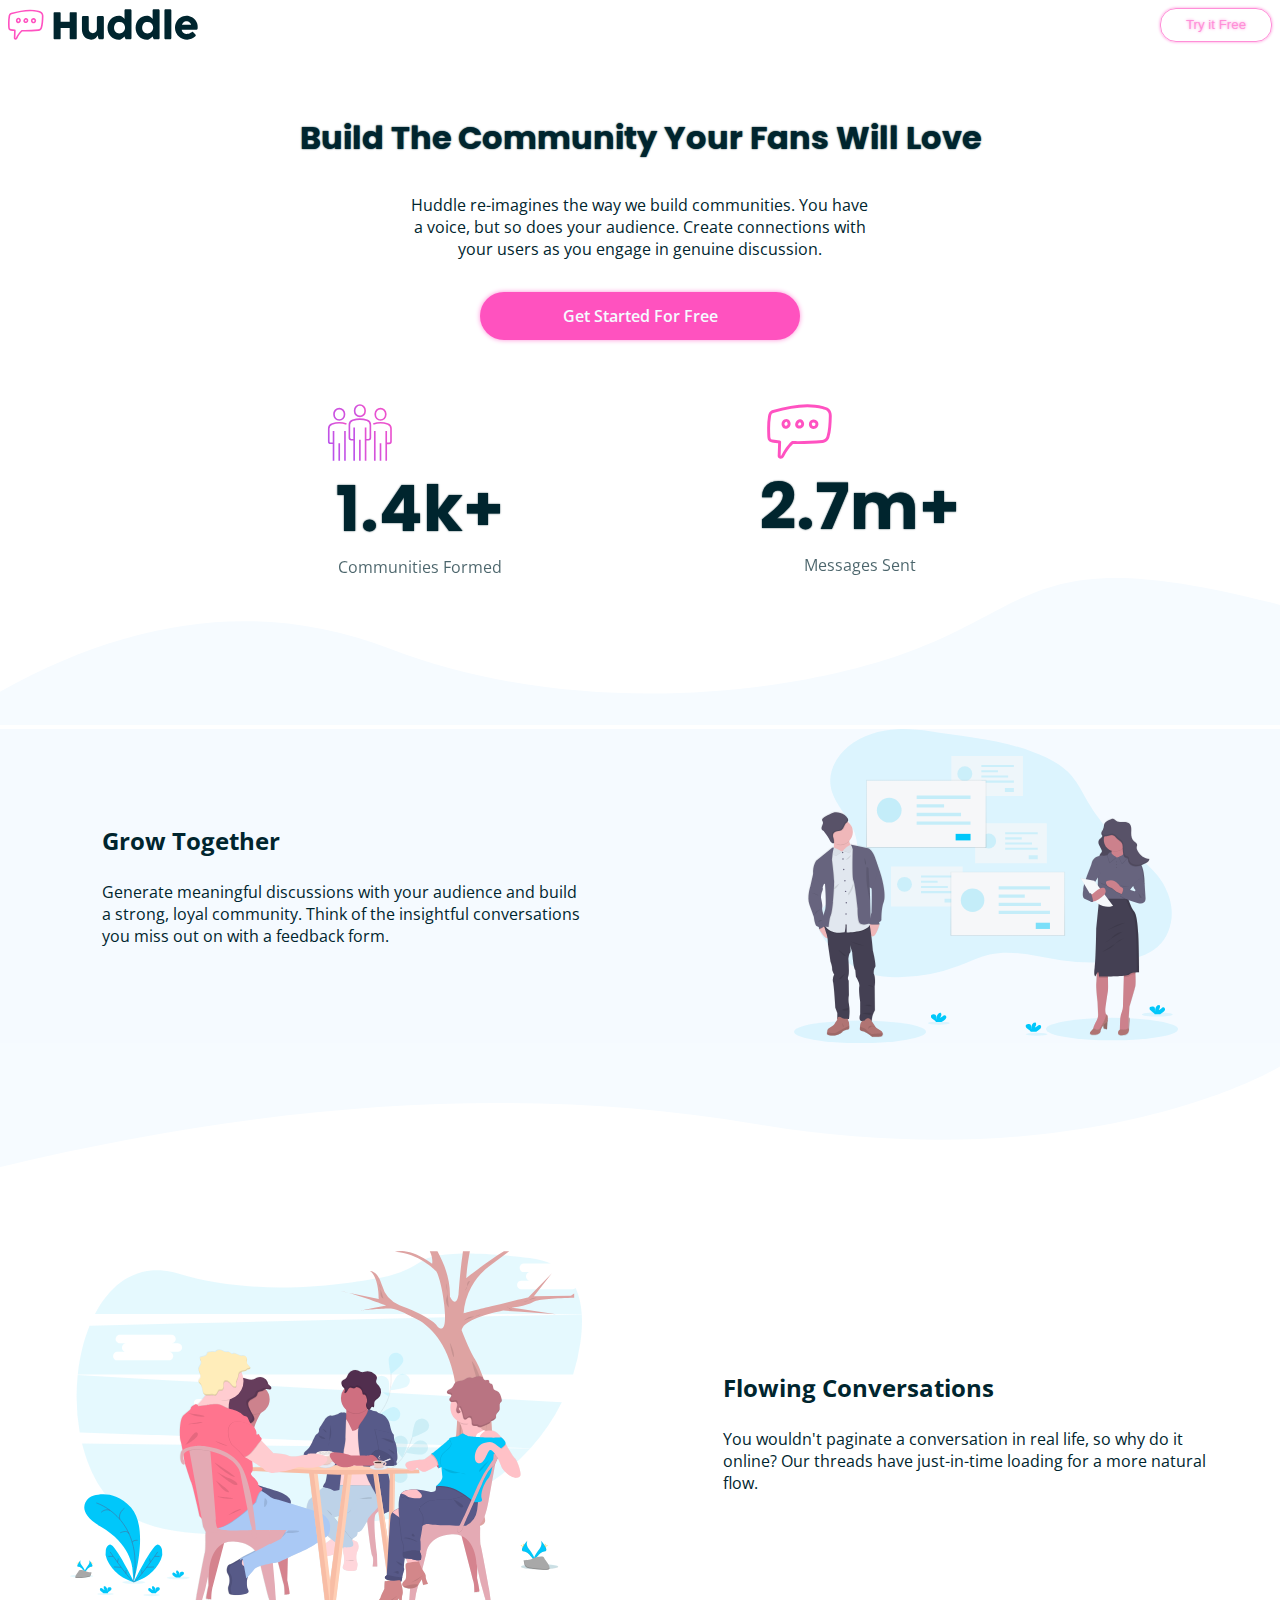
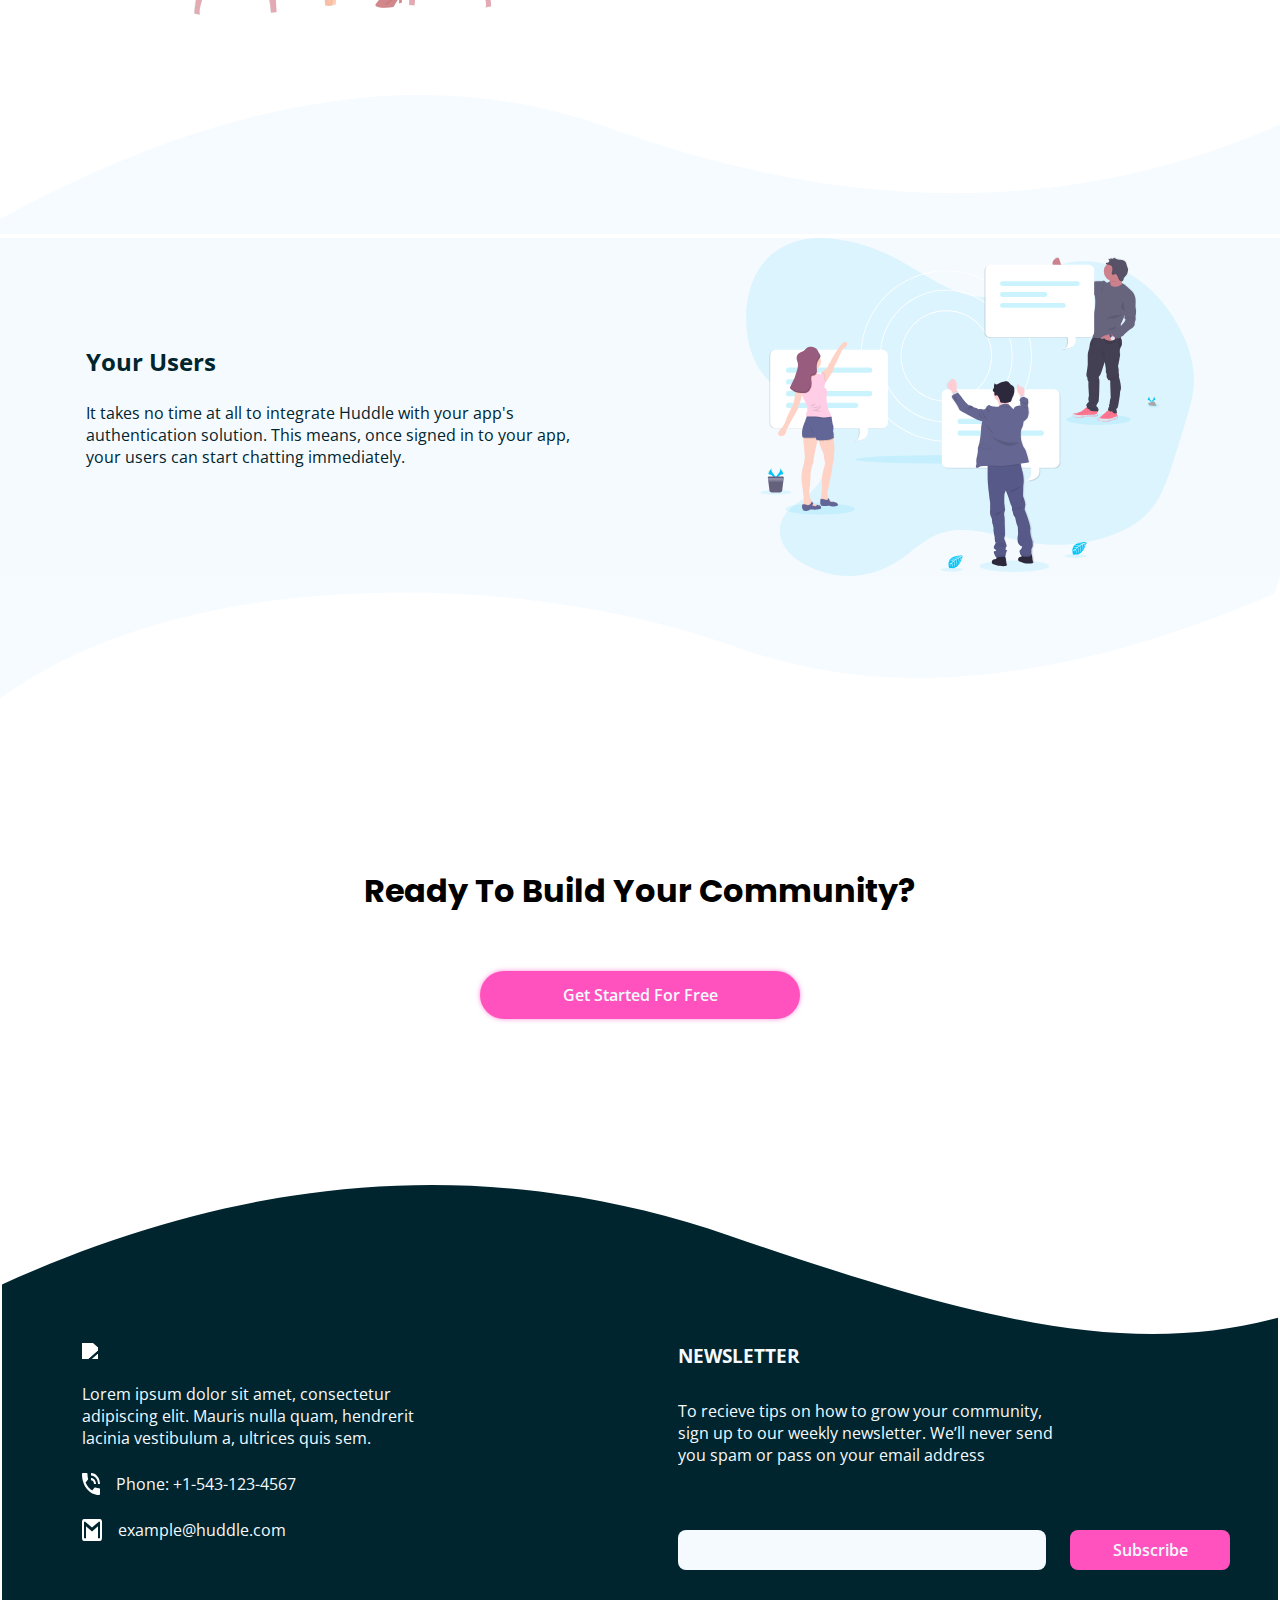
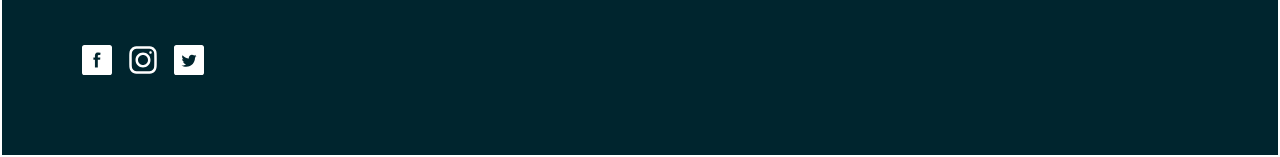
==== 01-huddle-landing-page-curved/index.html @ d9a13615 "frontend excersises projects" ====
<!DOCTYPE html>
<html lang="en">
<head>
  <meta charset="UTF-8">
  <meta name="viewport" content="width=device-width, initial-scale=1.0">
  <link rel="stylesheet" href="./styles/css/main.css">
  <title>Huddle</title>
</head>
<body>
  <header class="header wrapper">
    <img class="header__logo" src="./images/logo.svg" alt="logo huddle">
    <button class="header__button">Try it Free</button>
  </header>
  <main>
    <section class="hero">
      <h1 class="hero__tittle">
        Build The Community Your Fans Will Love
      </h1>
      <p class="hero__paragraph">Huddle re-imagines the way we build communities. You have a voice, but so does 
        your audience. Create connections with your users as you engage in genuine discussion. 
      </p>
      <button class="hero__button">
        Get Started For Free
      </button>
    </section>
    <section class="metrics">
      <img class="metrics__image" src="/images/screen-mockups.svg" alt=""/>
      <article class="metrics__items">
        <div class="metrics__comunity">
          <img class="metrics__comunity-image" src="./images/icon-communities.svg" alt="">
          <h2 class="metrics__comunity-tittle">1.4k+</h2>
          <span class="metrics__comunity-paragraph">Communities Formed</span>
        </div>
        <div class="metrics__comunity">
          <img class="metrics__comunity-image" src="./images/icon-messages.svg" alt="">
          <h2 class="metrics__comunity-tittle">2.7m+</h2>
          <span class="metrics__comunity-paragraph">Messages Sent</span>
        </div>
      </article>
    </section>
    <section class="features">
      <article class="features__grow">
        <img  class="features__grow-bg-t" src="./images/bg-section-top-desktop-1.svg" alt="">
        <div class="features__grow-container">
          <div class="features__grow-text">
            <h2>Grow Together</h2>
            <p>
              Generate meaningful discussions with your audience and build a strong, loyal community. 
              Think of the insightful conversations you miss out on with a feedback form. 
            </p>
          </div>
          <img class="features__grow-image" src="./images/illustration-grow-together.svg" alt=""/>
        </div>
        <img class="features__grow-bg-b" src="./images/bg-section-bottom-desktop-1.svg" alt="">
      </article>
      <article class="features__conversations">
        <div class="features__conversations-container">
          <img class="features__conversations-image" src="./images/illustration-flowing-conversation.svg" alt="">
          <div class="features__conversations-text">
            <h2>Flowing Conversations</h2>
            <p>
              You wouldn't paginate a conversation in real life, so why do it online? Our threads have 
              just-in-time loading for a more natural flow.
            </p>
          </div>
        </div>
      </article>
      <article class="features__users">
        <img  class="features__users-bg-t" src="./images/bg-section-top-desktop-2.svg" alt="">
        <div class="features__users-container">
          <div class="features__users-text">
            <h2>Your Users</h2>
            <p>
              It takes no time at all to integrate Huddle with your app's authentication solution. This means, 
              once signed in to your app, your users can start chatting immediately.
            </p>
          </div>
          <img class="features__users-image" src="./images/illustration-your-users.svg" alt="">
        </div>
        <img class="features__users-bg-b" src="./images/bg-section-bottom-desktop-2.svg" alt="">
      </article>
    </section>
    <seccion class="subscribe">
      <h2 class="subscribe__text">Ready To Build Your Community?</h2>
      <button class="subscribe__button">Get Started For Free</button>
    </seccion>
  </main>
  <footer class="footer">
    <div class="footer__container">
      <div class="footer__info">
        
          <image class="footer__info-logo" src="/images/logo.svg"/>
        
        <p>
          Lorem ipsum dolor sit amet, consectetur adipiscing elit. Mauris nulla quam, hendrerit lacinia 
          vestibulum a, ultrices quis sem.
        </p>
        <div class="footer__info-phone">
          <img src="./images/icon-phone.svg" alt="">
          <span>Phone: +1-543-123-4567</span>
        </div>
        <div class="footer__info-mail">
          <img src="./images/icon-email.svg" alt="">
          <span>example@huddle.com</span>
        </div>
        <div class="footer__info-social-media">
          <img class="footer__info-social-media-fb" src="./images/icon-facebook.svg" alt="">
          <img class="footer__info-social-media-ig" src="./images/icon-instagram.svg" alt="">
          <img class="footer__info-social-media-tw" src="./images/icon-twitter.svg" alt="">
        </div>
      </div>
      <div class="footer__subscribe">
        <h3 class="footer__subscribe-tittle">Newsletter</h3>
        <p class="footer__subscribe-paragraph">
          To recieve tips on how to grow your community, sign up to our weekly newsletter. We’ll never 
          send you spam or pass on your email address
        </p>
        <form class="footer__subscribe-inputs">
          <input class="footer__subscribe-inputs-text" type="email" placeholder="">
          <button class="footer__subscribe-inputs-button">Subscribe</button>
        </form>
      </div>
    </div>
  </footer>
</body>
</html>
---- 01-huddle-landing-page-curved/styles/css/main.css ----
@import url("https://fonts.googleapis.com/css2?family=Poppins:wght@700&display=swap");
@import url("https://fonts.googleapis.com/css2?family=Open+Sans:wght@400;600;700&display=swap");
* {
  box-sizing: border-box;
  margin: 0;
  padding: 0;
}

html {
  font-size: 16px;
}

.header {
  display: flex;
  justify-content: space-between;
  align-items: center;
  margin: 0.5rem;
}
.header__logo {
  width: 15%;
  cursor: pointer;
}
.header__button {
  border: 0.01rem solid hsl(321, 100%, 78%);
  box-shadow: 0 0 3px hsl(321, 100%, 78%);
  border-radius: 1rem;
  width: 7rem;
  height: 2.1rem;
  color: hsl(321, 100%, 78%);
  background: none;
  font-weight: 400;
  text-shadow: 0 0 3px hsl(321, 100%, 78%);
}
.header__button:hover {
  cursor: pointer;
}

.hero {
  display: flex;
  flex-direction: column;
  align-items: center;
  padding: 4rem;
  text-align: center;
}
.hero__tittle {
  font-family: "Poppins", sans-serif;
  font-weight: 700;
  font-size: 2rem;
  color: hsl(192, 100%, 9%);
  text-shadow: 0 0 0.1rem hsl(192, 100%, 9%);
}
.hero__paragraph {
  font-family: "Open Sans", sans-serif;
  font-weight: 400;
  font-size: 1rem;
  color: hsl(192, 100%, 9%);
  margin: 0 auto;
  margin-top: 2rem;
  width: 40%;
}
.hero__button {
  font-family: "Open Sans", sans-serif;
  font-weight: 600;
  font-size: 1rem;
  background-color: hsl(322, 100%, 66%);
  width: 20rem;
  height: 3rem;
  margin-top: 2rem;
  border-radius: 2rem;
  border: none;
  color: hsl(207, 100%, 98%);
  box-shadow: 0 0 0.3rem hsl(321, 100%, 78%);
  cursor: pointer;
}

.metrics {
  display: flex;
  flex-direction: column;
  align-items: center;
}
.metrics__image {
  max-width: 100%;
  max-width: 60%;
}
.metrics__items {
  display: flex;
  width: min(100% - 25rem, 1440px);
}
.metrics__comunity {
  display: flex;
  flex-direction: column;
  align-items: center;
  width: min(100% - 3rem, 1440px);
  margin: 0 auto;
}
.metrics__comunity-image {
  width: 15%;
  margin-left: -7.5rem;
}
.metrics__comunity-tittle {
  font-family: "Poppins", sans-serif;
  font-weight: 700;
  font-size: 4rem;
  color: hsl(192, 100%, 9%);
  text-shadow: 0 0 0.1rem hsl(192, 100%, 9%);
}
.metrics__comunity-paragraph {
  font-family: "Open Sans", sans-serif;
  font-size: 1rem;
  color: hsl(192, 100%, 9%);
  opacity: 70%;
}

.features__grow-bg-t {
  max-width: 100%;
}
.features__grow-bg-b {
  max-width: 100%;
}
.features__grow-container {
  width: 100%;
  display: flex;
  align-items: center;
  background-color: hsl(207, 100%, 98%);
}
.features__grow-text {
  font-family: "Open Sans", sans-serif;
  max-width: 38%;
  display: flex;
  flex-direction: column;
  gap: 1.5rem;
  margin: 0 auto;
  color: hsl(192, 100%, 9%);
}
.features__grow-image {
  width: 30%;
  margin: 0 auto;
}
.features__conversations {
  margin: 5rem 0;
}
.features__conversations-container {
  width: 100%;
  display: flex;
  align-items: center;
}
.features__conversations-text {
  font-family: "Open Sans", sans-serif;
  max-width: 38%;
  display: flex;
  flex-direction: column;
  gap: 1.5rem;
  margin: 0 auto;
  color: hsl(192, 100%, 9%);
}
.features__conversations-image {
  width: 40%;
  margin: 0 auto;
}
.features__users-bg-t {
  max-width: 100%;
}
.features__users-bg-b {
  max-width: 100%;
}
.features__users-container {
  width: 100%;
  display: flex;
  align-items: center;
  background-color: hsl(207, 100%, 98%);
}
.features__users-text {
  font-family: "Open Sans", sans-serif;
  max-width: 38%;
  display: flex;
  flex-direction: column;
  gap: 1.5rem;
  margin: 0 auto;
  color: hsl(192, 100%, 9%);
}
.features__users-image {
  width: 35%;
  margin: 0 auto;
}

.subscribe {
  max-width: 100%;
  width: 100%;
  height: 30rem;
  display: flex;
  flex-direction: column;
  align-items: center;
  justify-content: center;
  gap: 1.5rem;
}
.subscribe__text {
  font-family: "Poppins", sans-serif;
  font-size: 2rem;
}
.subscribe__button {
  font-family: "Open Sans", sans-serif;
  font-weight: 600;
  font-size: 1rem;
  background-color: hsl(322, 100%, 66%);
  width: 20rem;
  height: 3rem;
  margin-top: 2rem;
  border-radius: 2rem;
  border: none;
  color: hsl(207, 100%, 98%);
  box-shadow: 0 0 0.3rem hsl(321, 100%, 78%);
  cursor: pointer;
}

.footer {
  border: 2px solid white;
  background-image: url(../../images/bg-footer-top-desktop.svg);
  max-width: 100%;
  width: 100%;
  height: auto;
  background-repeat: no-repeat;
  font-family: "Open Sans", sans-serif;
  color: hsl(207, 100%, 98%);
}
.footer__container {
  margin-top: 9.88rem;
  background-color: hsl(192, 100%, 9%);
  display: flex;
  justify-content: space-between;
  gap: 15rem;
  padding-bottom: 5rem;
}
.footer__info {
  display: flex;
  flex-direction: column;
  gap: 1.5rem;
  margin-left: 5rem;
}
.footer__info-logo {
  filter: brightness(0) saturate(100%) invert(100%) sepia(0%) saturate(7500%) hue-rotate(118deg) brightness(94%) contrast(114%);
  width: 50%;
  height: auto;
}
.footer__info-phone {
  display: flex;
  gap: 1rem;
}
.footer__info-mail {
  display: flex;
  gap: 1rem;
}
.footer__info-social-media {
  display: flex;
  align-items: center;
  width: 20%;
  height: auto;
  margin-top: 5rem;
  gap: 1rem;
}
.footer__info-social-media-fb:hover {
  filter: brightness(0) saturate(100%) invert(93%) sepia(35%) saturate(1924%) hue-rotate(157deg) brightness(117%) contrast(108%);
  cursor: pointer;
}
.footer__info-social-media-ig:hover {
  filter: brightness(0) saturate(100%) invert(93%) sepia(35%) saturate(1924%) hue-rotate(157deg) brightness(117%) contrast(108%);
  cursor: pointer;
}
.footer__info-social-media-tw:hover {
  filter: brightness(0) saturate(100%) invert(93%) sepia(35%) saturate(1924%) hue-rotate(157deg) brightness(117%) contrast(108%);
  cursor: pointer;
}
.footer__subscribe {
  margin-right: 3rem;
  display: flex;
  flex-direction: column;
  gap: 2rem;
}
.footer__subscribe-tittle {
  text-transform: uppercase;
}
.footer__subscribe-paragraph {
  margin-right: 10rem;
}
.footer__subscribe-inputs {
  display: flex;
  gap: 1.5rem;
}
.footer__subscribe-inputs-text {
  font-family: "Open Sans", sans-serif;
  font-weight: 600;
  font-size: 1rem;
  background-color: hsl(207, 100%, 98%);
  padding: 0.5rem;
  width: 23rem;
  height: 2.5rem;
  margin-top: 2rem;
  border-radius: 0.5rem;
  border: none;
  color: hsl(192, 100%, 9%);
  cursor: pointer;
}
.footer__subscribe-inputs-button {
  font-family: "Open Sans", sans-serif;
  font-weight: 600;
  font-size: 1rem;
  background-color: hsl(322, 100%, 66%);
  width: 10rem;
  height: 2.5rem;
  margin-top: 2rem;
  border-radius: 0.5rem;
  border: none;
  color: hsl(207, 100%, 98%);
  cursor: pointer;
}

/*# sourceMappingURL=main.css.map */
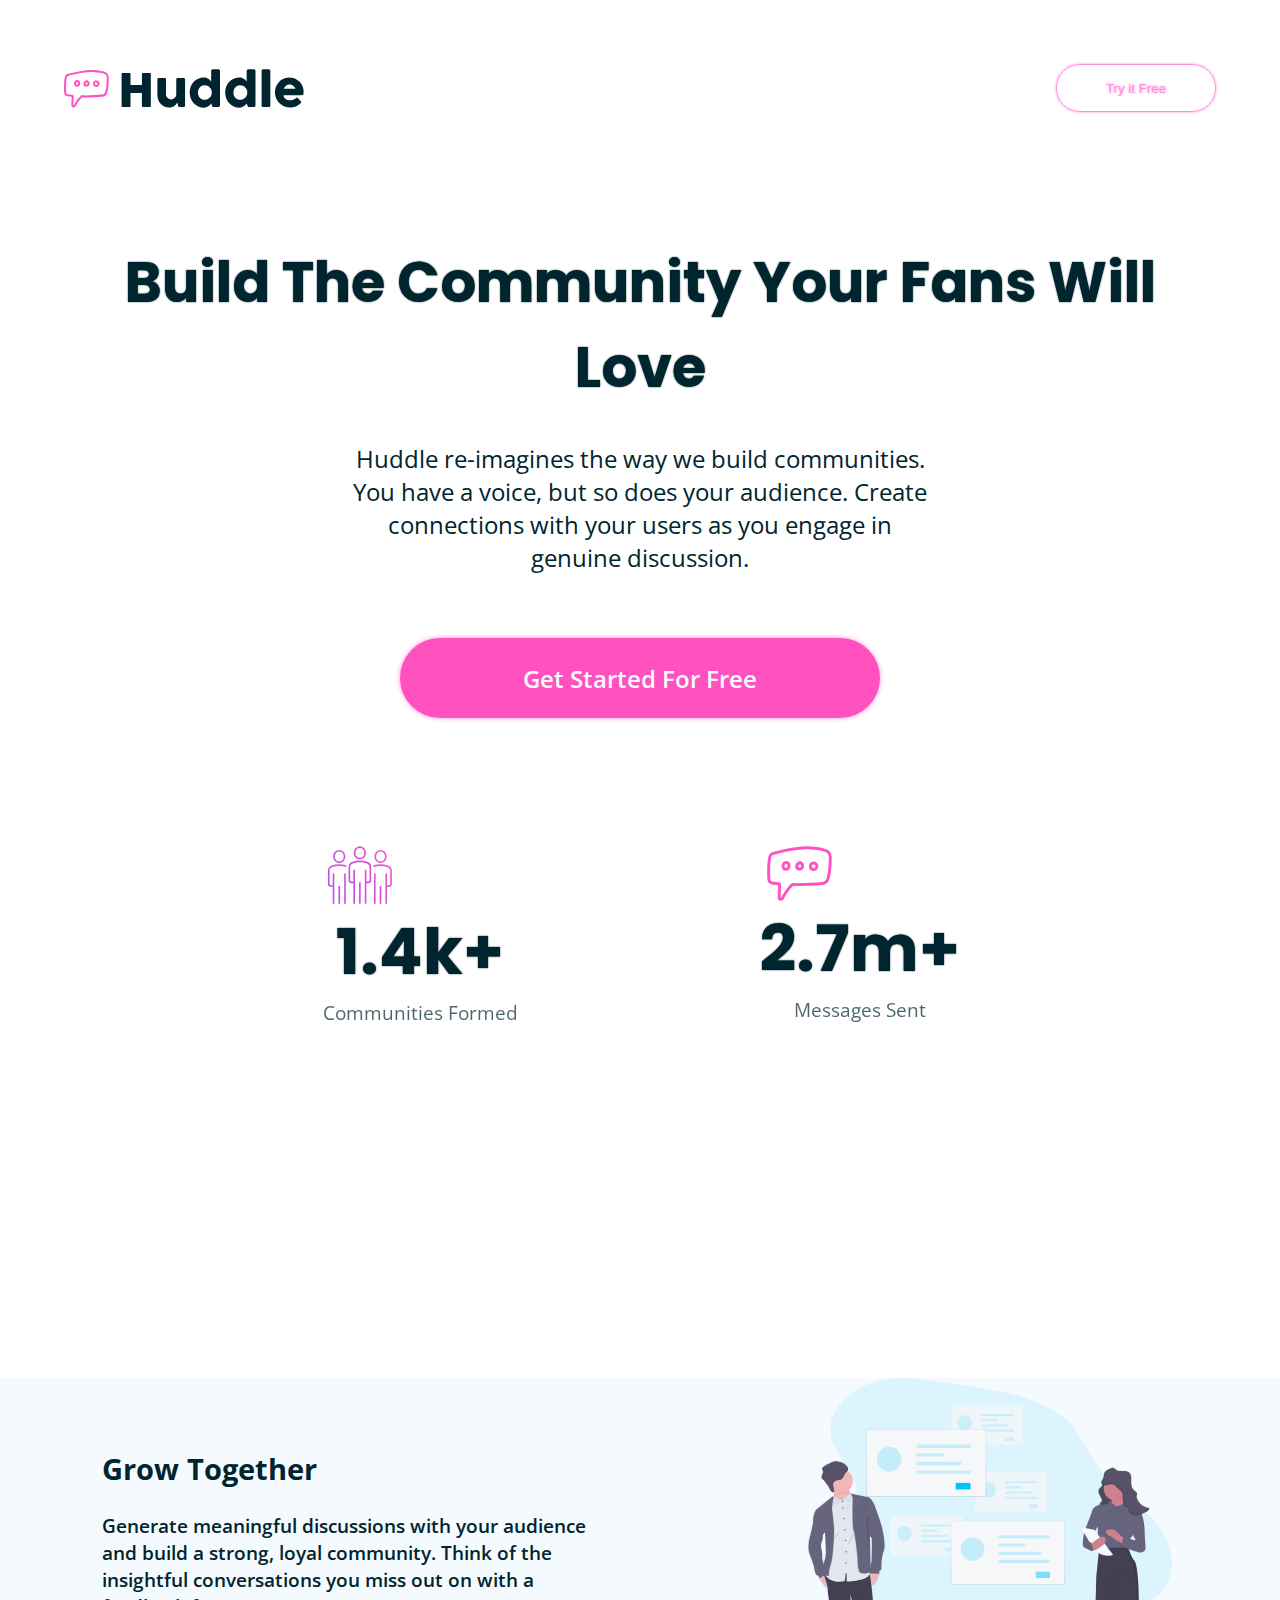
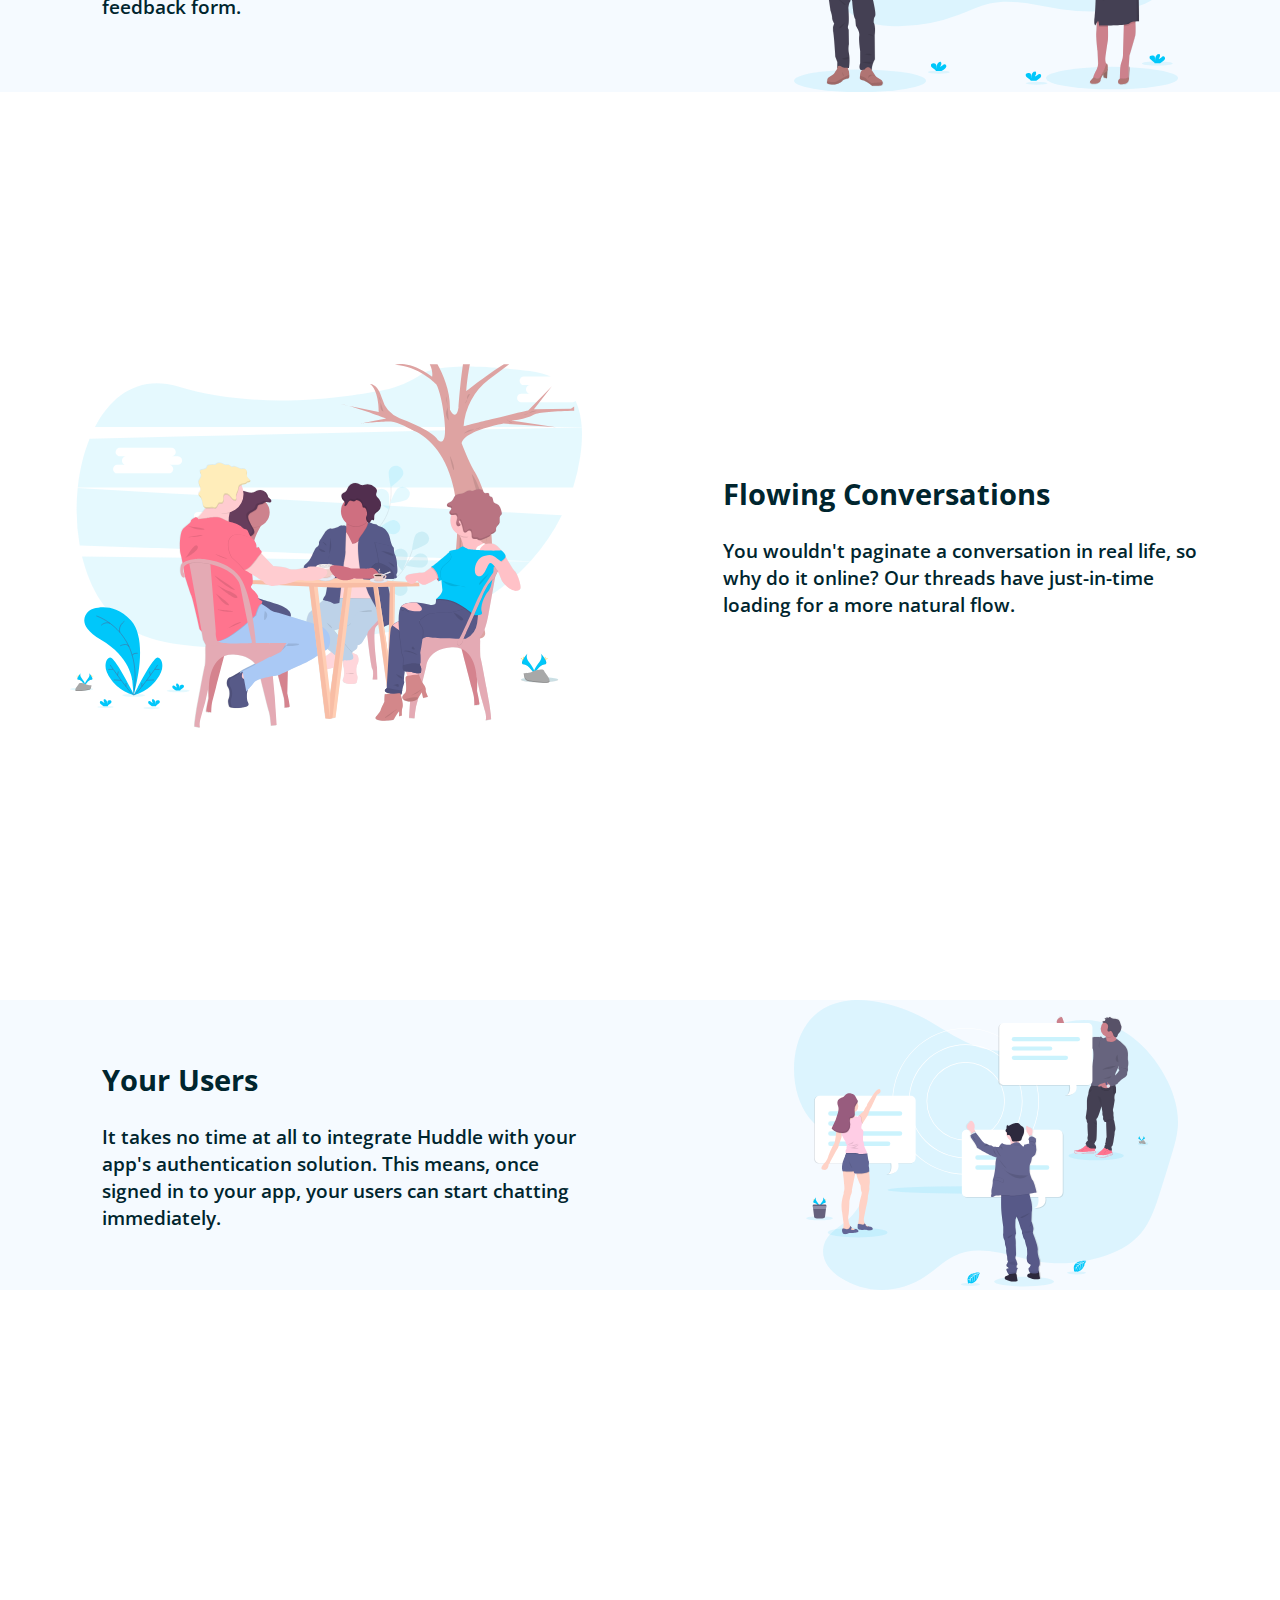
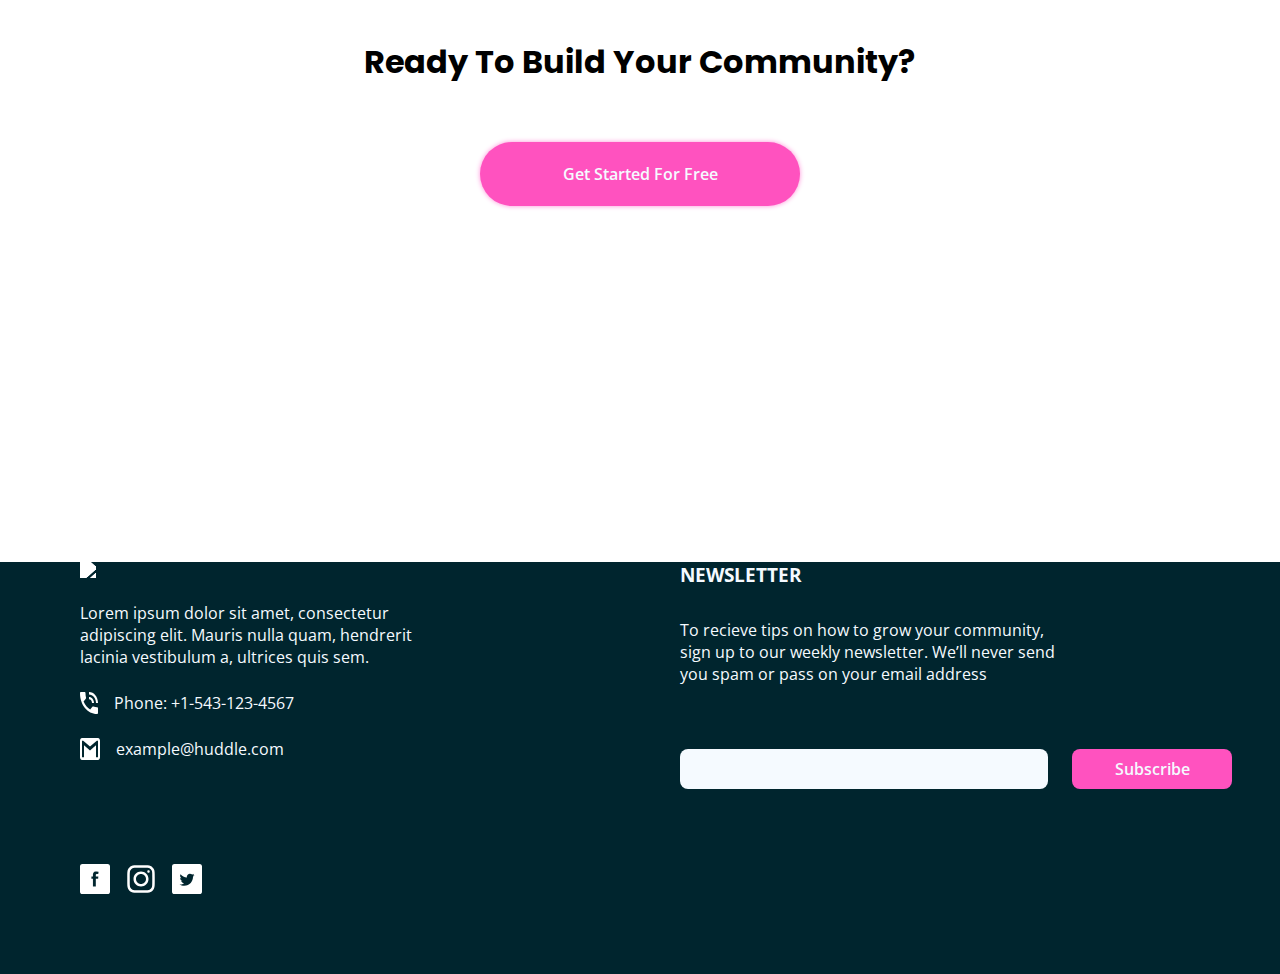
==== commit ceb90d78: "media queries a features, y actualizado a header, hero, metrics, features y footer" ====
--- a/01-huddle-landing-page-curved/index.html
+++ b/01-huddle-landing-page-curved/index.html
@@ -40,7 +40,7 @@
     </section>
     <section class="features">
       <article class="features__grow">
-        <img  class="features__grow-bg-t" src="./images/bg-section-top-desktop-1.svg" alt="">
+        <div  class="features__grow-bg-t"></div>
         <div class="features__grow-container">
           <div class="features__grow-text">
             <h2>Grow Together</h2>
@@ -51,7 +51,7 @@
           </div>
           <img class="features__grow-image" src="./images/illustration-grow-together.svg" alt=""/>
         </div>
-        <img class="features__grow-bg-b" src="./images/bg-section-bottom-desktop-1.svg" alt="">
+        <div class="features__grow-bg-b"></div>
       </article>
       <article class="features__conversations">
         <div class="features__conversations-container">
@@ -66,7 +66,7 @@
         </div>
       </article>
       <article class="features__users">
-        <img  class="features__users-bg-t" src="./images/bg-section-top-desktop-2.svg" alt="">
+        <div class="features__users-bg-t"></div>
         <div class="features__users-container">
           <div class="features__users-text">
             <h2>Your Users</h2>
@@ -77,7 +77,7 @@
           </div>
           <img class="features__users-image" src="./images/illustration-your-users.svg" alt="">
         </div>
-        <img class="features__users-bg-b" src="./images/bg-section-bottom-desktop-2.svg" alt="">
+        <div class="features__users-bg-b"></div>
       </article>
     </section>
     <seccion class="subscribe">
@@ -86,6 +86,7 @@
     </seccion>
   </main>
   <footer class="footer">
+    <div class="footer-bg-t"></div>
     <div class="footer__container">
       <div class="footer__info">
         
--- a/01-huddle-landing-page-curved/styles/css/main.css
+++ b/01-huddle-landing-page-curved/styles/css/main.css
@@ -14,23 +14,39 @@
   display: flex;
   justify-content: space-between;
   align-items: center;
-  margin: 0.5rem;
+  margin: 4rem;
+}
+@media (max-width: 768px) {
+  .header {
+    margin: 1rem 1rem;
+  }
 }
 .header__logo {
-  width: 15%;
-  cursor: pointer;
+  max-width: 30%;
+  cursor: pointer;
+}
+@media (max-width: 768px) {
+  .header__logo {
+    width: 40%;
+  }
 }
 .header__button {
-  border: 0.01rem solid hsl(321, 100%, 78%);
+  width: 10rem;
+  height: 3rem;
+  border-radius: 1.5rem;
+  border: 0.1rem solid hsl(321, 100%, 78%);
   box-shadow: 0 0 3px hsl(321, 100%, 78%);
-  border-radius: 1rem;
-  width: 7rem;
-  height: 2.1rem;
+  background: none;
   color: hsl(321, 100%, 78%);
-  background: none;
   font-weight: 400;
   text-shadow: 0 0 3px hsl(321, 100%, 78%);
 }
+@media (max-width: 768px) {
+  .header__button {
+    width: 9rem;
+    height: 2.7rem;
+  }
+}
 .header__button:hover {
   cursor: pointer;
 }
@@ -41,30 +57,324 @@
   align-items: center;
   padding: 4rem;
   text-align: center;
+  gap: 2rem;
+}
+@media (max-width: 768px) {
+  .hero {
+    padding: 2rem;
+  }
 }
 .hero__tittle {
   font-family: "Poppins", sans-serif;
   font-weight: 700;
+  font-size: 3.5rem;
+  color: hsl(192, 100%, 9%);
+  text-shadow: 0 0 0.1rem hsl(192, 100%, 9%);
+}
+@media (max-width: 768px) {
+  .hero__tittle {
+    font-family: "Poppins", sans-serif;
+    font-weight: 700;
+    font-size: 2.5rem;
+    color: hsl(192, 100%, 9%);
+    text-shadow: 0 0 0.1rem hsl(192, 100%, 9%);
+  }
+}
+.hero__paragraph {
+  font-family: "Open Sans", sans-serif;
+  font-size: 1.5rem;
+  color: hsl(192, 100%, 9%);
+  font-weight: 400;
+  width: 50%;
+}
+@media (max-width: 768px) {
+  .hero__paragraph {
+    width: 100%;
+  }
+}
+.hero__button {
+  font-family: "Open Sans", sans-serif;
+  font-size: 1.5rem;
+  color: hsl(207, 100%, 98%);
+  font-weight: 600;
+  width: 30rem;
+  height: 5rem;
+  border-radius: 3rem;
+  background: hsl(322, 100%, 66%);
+  border: none;
+  box-shadow: 0 0 0.3rem hsl(321, 100%, 78%);
+  margin-top: 2rem;
+  cursor: pointer;
+}
+@media (max-width: 768px) {
+  .hero__button {
+    font-family: "Open Sans", sans-serif;
+    font-size: 1.2rem;
+    color: hsl(207, 100%, 98%);
+    font-weight: 600;
+    width: 20rem;
+    height: 4.5rem;
+  }
+}
+
+.metrics {
+  display: flex;
+  flex-direction: column;
+  align-items: center;
+  margin-top: 4rem;
+}
+.metrics__image {
+  max-width: 60%;
+}
+@media (max-width: 768px) {
+  .metrics__image {
+    max-width: 80%;
+  }
+}
+.metrics__items {
+  display: flex;
+  width: min(100% - 25rem, 1440px);
+}
+@media (max-width: 768px) {
+  .metrics__items {
+    margin: 8rem 0;
+    width: 100%;
+    flex-direction: column;
+    gap: 8rem;
+  }
+}
+.metrics__comunity {
+  display: flex;
+  flex-direction: column;
+  align-items: center;
+  width: min(100% - 3rem, 1440px);
+  margin: 0 auto;
+}
+.metrics__comunity-image {
+  width: 15%;
+  margin-left: -7.5rem;
+}
+.metrics__comunity-tittle {
+  font-family: "Poppins", sans-serif;
+  font-weight: 700;
+  font-size: 4rem;
+  color: hsl(192, 100%, 9%);
+  text-shadow: 0 0 0.1rem hsl(192, 100%, 9%);
+}
+.metrics__comunity-paragraph {
+  font-family: "Open Sans", sans-serif;
+  font-size: 1.2rem;
+  color: hsl(192, 100%, 9%);
+  font-weight: 400;
+  opacity: 70%;
+}
+
+.features__grow {
+  margin-top: 10rem;
+}
+.features__grow-bg-t {
+  background-image: url(../../../images/bg-section-top-desktop-1.svg);
+  background-size: cover;
+  background-position: center center;
+  background-repeat: no-repeat;
+  height: 12rem;
+}
+.features__grow-bg-b {
+  background-image: url(../../../images/bg-section-bottom-desktop-1.svg);
+  background-size: cover;
+  background-position: center center;
+  background-repeat: no-repeat;
+  height: 12rem;
+}
+.features__grow-container {
+  max-width: 100%;
+  display: flex;
+  flex-direction: row;
+  align-items: center;
+  background-color: hsl(207, 100%, 98%);
+}
+@media (max-width: 768px) {
+  .features__grow-container {
+    max-width: 100%;
+    display: flex;
+    flex-direction: column;
+    align-items: center;
+    gap: 5rem;
+  }
+}
+.features__grow-text {
+  font-family: "Open Sans", sans-serif;
+  font-size: 1.2rem;
+  color: hsl(192, 100%, 9%);
+  font-weight: 600;
+  max-width: 38%;
+  display: flex;
+  flex-direction: column;
+  gap: 1.5rem;
+  margin: 0 auto;
+}
+@media (max-width: 768px) {
+  .features__grow-text {
+    order: 1;
+    max-width: 75%;
+    display: flex;
+    flex-direction: column;
+    gap: 1.5rem;
+    text-align: center;
+  }
+}
+.features__grow-image {
+  width: 30%;
+  margin: 0 auto;
+}
+@media (max-width: 768px) {
+  .features__grow-image {
+    order: 0;
+    width: 80%;
+  }
+}
+.features__conversations {
+  margin: 5rem 0;
+}
+.features__conversations-container {
+  max-width: 100%;
+  display: flex;
+  flex-direction: row;
+  align-items: center;
+}
+@media (max-width: 768px) {
+  .features__conversations-container {
+    max-width: 100%;
+    display: flex;
+    flex-direction: column;
+    align-items: center;
+    gap: 5rem;
+  }
+}
+.features__conversations-text {
+  font-family: "Open Sans", sans-serif;
+  font-size: 1.2rem;
+  color: hsl(192, 100%, 9%);
+  font-weight: 600;
+  max-width: 38%;
+  display: flex;
+  flex-direction: column;
+  gap: 1.5rem;
+  margin: 0 auto;
+}
+@media (max-width: 768px) {
+  .features__conversations-text {
+    order: 1;
+    max-width: 75%;
+    display: flex;
+    flex-direction: column;
+    gap: 1.5rem;
+    text-align: center;
+  }
+}
+.features__conversations-image {
+  width: 40%;
+  margin: 0 auto;
+}
+@media (max-width: 768px) {
+  .features__conversations-image {
+    order: 0;
+    width: 80%;
+  }
+}
+.features__users-bg-t {
+  background-image: url(../../../images/bg-section-top-desktop-2.svg);
+  background-size: cover;
+  background-position: center center;
+  background-repeat: no-repeat;
+  height: 12rem;
+}
+.features__users-bg-b {
+  background-image: url(../../../images/bg-section-bottom-desktop-2.svg);
+  background-size: cover;
+  background-position: center center;
+  background-repeat: no-repeat;
+  height: 12rem;
+}
+.features__users-container {
+  max-width: 100%;
+  display: flex;
+  flex-direction: row;
+  align-items: center;
+  background-color: hsl(207, 100%, 98%);
+  max-width: 100%;
+  display: flex;
+  flex-direction: row;
+  align-items: center;
+  background-color: hsl(207, 100%, 98%);
+}
+@media (max-width: 768px) {
+  .features__users-container {
+    max-width: 100%;
+    display: flex;
+    flex-direction: column;
+    align-items: center;
+    gap: 5rem;
+  }
+}
+.features__users-text {
+  font-family: "Open Sans", sans-serif;
+  font-size: 1.2rem;
+  color: hsl(192, 100%, 9%);
+  font-weight: 600;
+  max-width: 38%;
+  display: flex;
+  flex-direction: column;
+  gap: 1.5rem;
+  margin: 0 auto;
+}
+@media (max-width: 768px) {
+  .features__users-text {
+    order: 1;
+    max-width: 75%;
+    display: flex;
+    flex-direction: column;
+    gap: 1.5rem;
+    text-align: center;
+  }
+}
+.features__users-image {
+  width: 30%;
+  margin: 0 auto;
+}
+@media (max-width: 768px) {
+  .features__users-image {
+    order: 0;
+    width: 80%;
+  }
+}
+
+.subscribe {
+  max-width: 100%;
+  height: 30rem;
+  display: flex;
+  flex-direction: column;
+  align-items: center;
+  justify-content: center;
+  gap: 1.5rem;
+}
+.subscribe__text {
+  font-family: "Poppins", sans-serif;
   font-size: 2rem;
-  color: hsl(192, 100%, 9%);
-  text-shadow: 0 0 0.1rem hsl(192, 100%, 9%);
-}
-.hero__paragraph {
-  font-family: "Open Sans", sans-serif;
-  font-weight: 400;
-  font-size: 1rem;
-  color: hsl(192, 100%, 9%);
-  margin: 0 auto;
-  margin-top: 2rem;
-  width: 40%;
-}
-.hero__button {
+}
+@media (max-width: 768px) {
+  .subscribe__text {
+    max-width: 80%;
+    text-align: center;
+  }
+}
+.subscribe__button {
   font-family: "Open Sans", sans-serif;
   font-weight: 600;
   font-size: 1rem;
   background-color: hsl(322, 100%, 66%);
   width: 20rem;
-  height: 3rem;
+  height: 4rem;
   margin-top: 2rem;
   border-radius: 2rem;
   border: none;
@@ -72,174 +382,67 @@
   box-shadow: 0 0 0.3rem hsl(321, 100%, 78%);
   cursor: pointer;
 }
-
-.metrics {
-  display: flex;
-  flex-direction: column;
-  align-items: center;
-}
-.metrics__image {
-  max-width: 100%;
-  max-width: 60%;
-}
-.metrics__items {
-  display: flex;
-  width: min(100% - 25rem, 1440px);
-}
-.metrics__comunity {
-  display: flex;
-  flex-direction: column;
-  align-items: center;
-  width: min(100% - 3rem, 1440px);
-  margin: 0 auto;
-}
-.metrics__comunity-image {
-  width: 15%;
-  margin-left: -7.5rem;
-}
-.metrics__comunity-tittle {
-  font-family: "Poppins", sans-serif;
-  font-weight: 700;
-  font-size: 4rem;
-  color: hsl(192, 100%, 9%);
-  text-shadow: 0 0 0.1rem hsl(192, 100%, 9%);
-}
-.metrics__comunity-paragraph {
-  font-family: "Open Sans", sans-serif;
-  font-size: 1rem;
-  color: hsl(192, 100%, 9%);
-  opacity: 70%;
-}
-
-.features__grow-bg-t {
-  max-width: 100%;
-}
-.features__grow-bg-b {
-  max-width: 100%;
-}
-.features__grow-container {
-  width: 100%;
-  display: flex;
-  align-items: center;
-  background-color: hsl(207, 100%, 98%);
-}
-.features__grow-text {
-  font-family: "Open Sans", sans-serif;
-  max-width: 38%;
-  display: flex;
-  flex-direction: column;
-  gap: 1.5rem;
-  margin: 0 auto;
-  color: hsl(192, 100%, 9%);
-}
-.features__grow-image {
-  width: 30%;
-  margin: 0 auto;
-}
-.features__conversations {
-  margin: 5rem 0;
-}
-.features__conversations-container {
-  width: 100%;
-  display: flex;
-  align-items: center;
-}
-.features__conversations-text {
-  font-family: "Open Sans", sans-serif;
-  max-width: 38%;
-  display: flex;
-  flex-direction: column;
-  gap: 1.5rem;
-  margin: 0 auto;
-  color: hsl(192, 100%, 9%);
-}
-.features__conversations-image {
-  width: 40%;
-  margin: 0 auto;
-}
-.features__users-bg-t {
-  max-width: 100%;
-}
-.features__users-bg-b {
-  max-width: 100%;
-}
-.features__users-container {
-  width: 100%;
-  display: flex;
-  align-items: center;
-  background-color: hsl(207, 100%, 98%);
-}
-.features__users-text {
-  font-family: "Open Sans", sans-serif;
-  max-width: 38%;
-  display: flex;
-  flex-direction: column;
-  gap: 1.5rem;
-  margin: 0 auto;
-  color: hsl(192, 100%, 9%);
-}
-.features__users-image {
-  width: 35%;
-  margin: 0 auto;
-}
-
-.subscribe {
-  max-width: 100%;
-  width: 100%;
-  height: 30rem;
-  display: flex;
-  flex-direction: column;
-  align-items: center;
-  justify-content: center;
-  gap: 1.5rem;
-}
-.subscribe__text {
-  font-family: "Poppins", sans-serif;
-  font-size: 2rem;
-}
-.subscribe__button {
-  font-family: "Open Sans", sans-serif;
-  font-weight: 600;
-  font-size: 1rem;
-  background-color: hsl(322, 100%, 66%);
-  width: 20rem;
-  height: 3rem;
-  margin-top: 2rem;
-  border-radius: 2rem;
-  border: none;
+@media (max-width: 768px) {
+  .subscribe__button {
+    max-width: 50%;
+    height: 3.5rem;
+  }
+}
+
+.footer {
   color: hsl(207, 100%, 98%);
-  box-shadow: 0 0 0.3rem hsl(321, 100%, 78%);
-  cursor: pointer;
-}
-
-.footer {
-  border: 2px solid white;
-  background-image: url(../../images/bg-footer-top-desktop.svg);
-  max-width: 100%;
-  width: 100%;
-  height: auto;
+  font-family: "Open Sans", sans-serif;
+}
+.footer-bg-t {
+  background-image: url(../../../images/bg-footer-top-desktop.svg);
+  background-size: cover;
+  background-position: center;
   background-repeat: no-repeat;
-  font-family: "Open Sans", sans-serif;
-  color: hsl(207, 100%, 98%);
+  height: 12.5rem;
+}
+@media (max-width: 768px) {
+  .footer {
+    background-image: url(../../../images/bg-footer-top-mobile.svg);
+    background-size: cover;
+    background-position: center;
+    background-repeat: no-repeat;
+    height: 12.5rem;
+  }
 }
 .footer__container {
-  margin-top: 9.88rem;
   background-color: hsl(192, 100%, 9%);
   display: flex;
   justify-content: space-between;
   gap: 15rem;
   padding-bottom: 5rem;
 }
+@media (max-width: 768px) {
+  .footer__container {
+    flex-direction: column;
+  }
+}
 .footer__info {
   display: flex;
   flex-direction: column;
   gap: 1.5rem;
   margin-left: 5rem;
 }
+@media (max-width: 768px) {
+  .footer__info {
+    margin-left: 2rem;
+    margin-right: 4rem;
+    order: 1;
+  }
+}
 .footer__info-logo {
   filter: brightness(0) saturate(100%) invert(100%) sepia(0%) saturate(7500%) hue-rotate(118deg) brightness(94%) contrast(114%);
-  width: 50%;
+  max-width: 50%;
   height: auto;
+}
+@media (max-width: 768px) {
+  .footer__info-logo {
+    max-width: 60%;
+  }
 }
 .footer__info-phone {
   display: flex;
@@ -270,20 +473,46 @@
   cursor: pointer;
 }
 .footer__subscribe {
+  display: flex;
+  flex-direction: column;
+  gap: 2rem;
   margin-right: 3rem;
-  display: flex;
-  flex-direction: column;
-  gap: 2rem;
+  max-width: 100%;
+}
+@media (max-width: 768px) {
+  .footer__subscribe {
+    max-width: 90%;
+    margin-left: 2rem;
+    order: 0;
+  }
 }
 .footer__subscribe-tittle {
   text-transform: uppercase;
 }
+@media (max-width: 768px) {
+  .footer__subscribe-tittle {
+    font-size: 2rem;
+  }
+}
 .footer__subscribe-paragraph {
   margin-right: 10rem;
 }
+@media (max-width: 768px) {
+  .footer__subscribe-paragraph {
+    font-size: 1.2rem;
+    margin-right: 1rem;
+  }
+}
 .footer__subscribe-inputs {
   display: flex;
   gap: 1.5rem;
+  max-width: 100%;
+}
+@media (max-width: 768px) {
+  .footer__subscribe-inputs {
+    flex-direction: column;
+    gap: 0rem;
+  }
 }
 .footer__subscribe-inputs-text {
   font-family: "Open Sans", sans-serif;
@@ -299,6 +528,12 @@
   color: hsl(192, 100%, 9%);
   cursor: pointer;
 }
+@media (max-width: 768px) {
+  .footer__subscribe-inputs-text {
+    width: 31rem;
+    height: 4rem;
+  }
+}
 .footer__subscribe-inputs-button {
   font-family: "Open Sans", sans-serif;
   font-weight: 600;
@@ -312,5 +547,15 @@
   color: hsl(207, 100%, 98%);
   cursor: pointer;
 }
+@media (max-width: 768px) {
+  .footer__subscribe-inputs-button {
+    font-size: 1.2rem;
+    align-self: flex-end;
+    margin-top: 1rem;
+    margin-right: 1.7rem;
+    width: 12rem;
+    height: 4rem;
+  }
+}
 
 /*# sourceMappingURL=main.css.map */
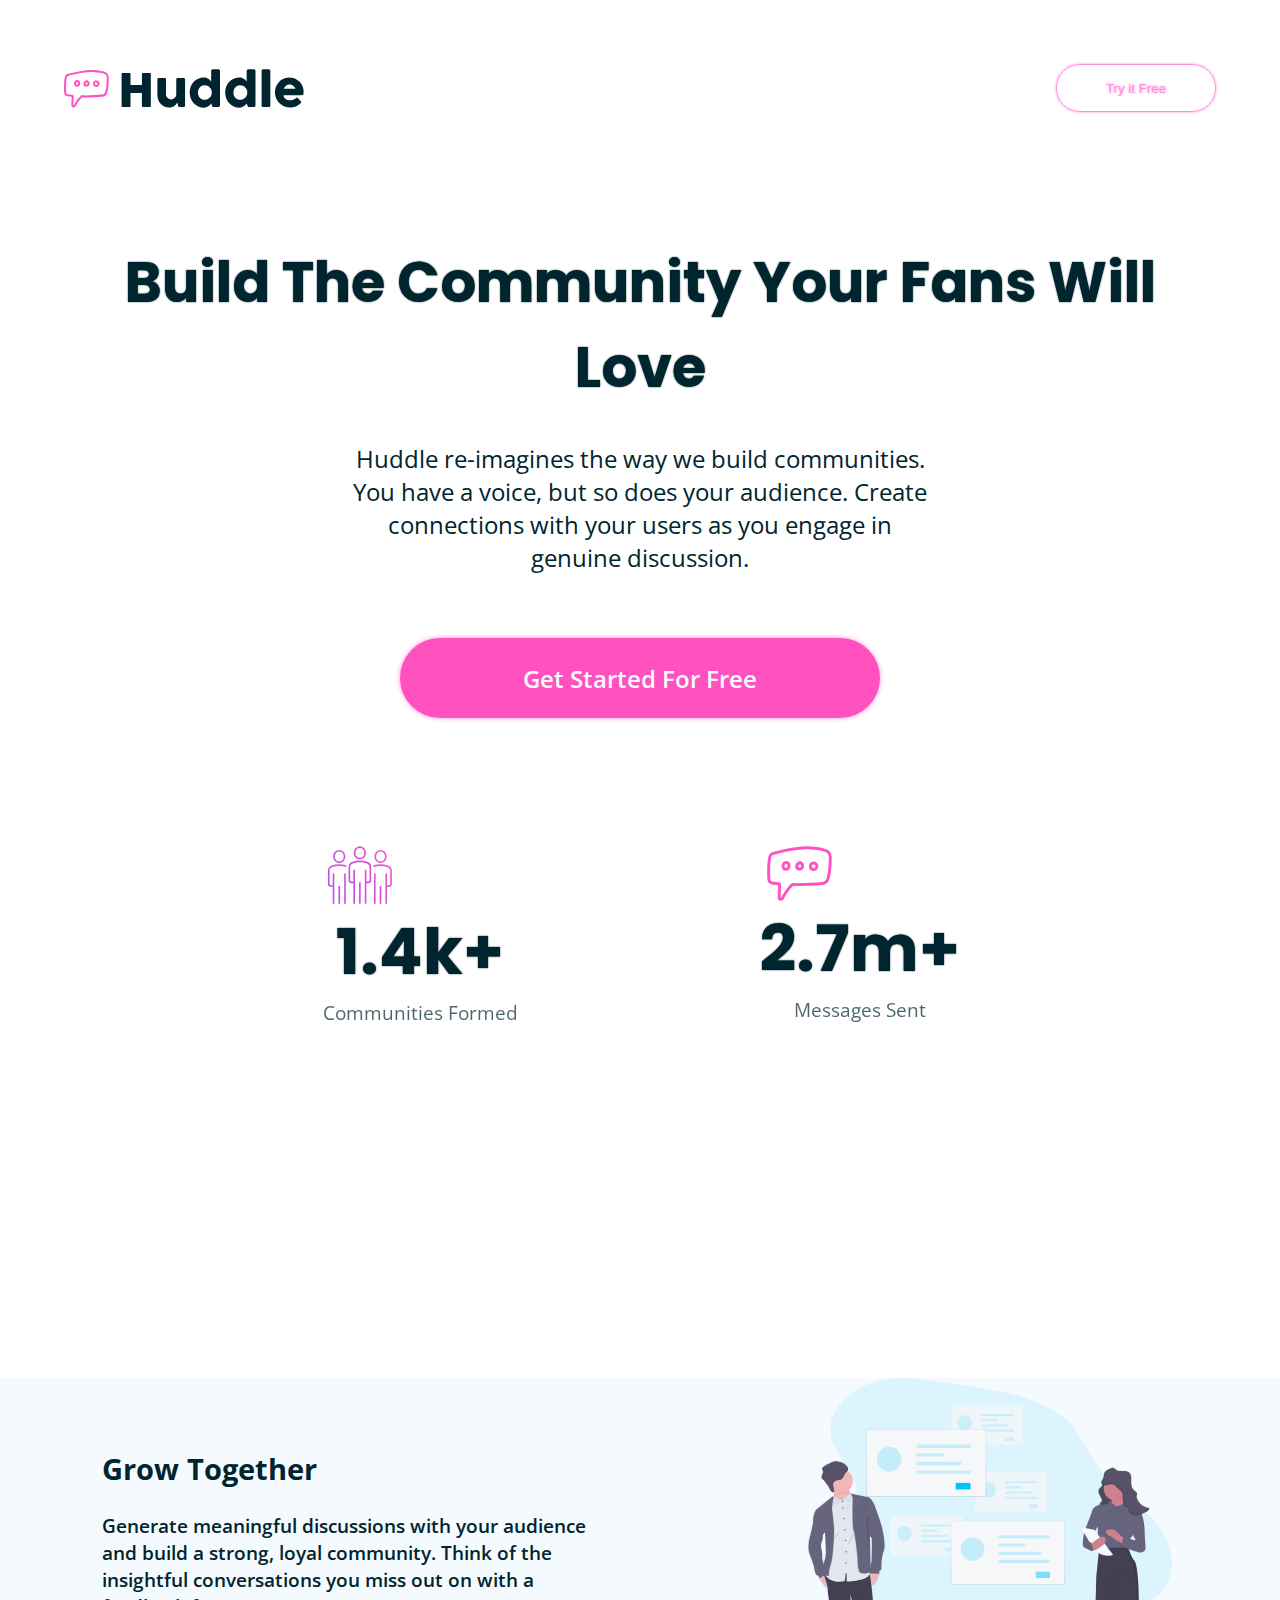
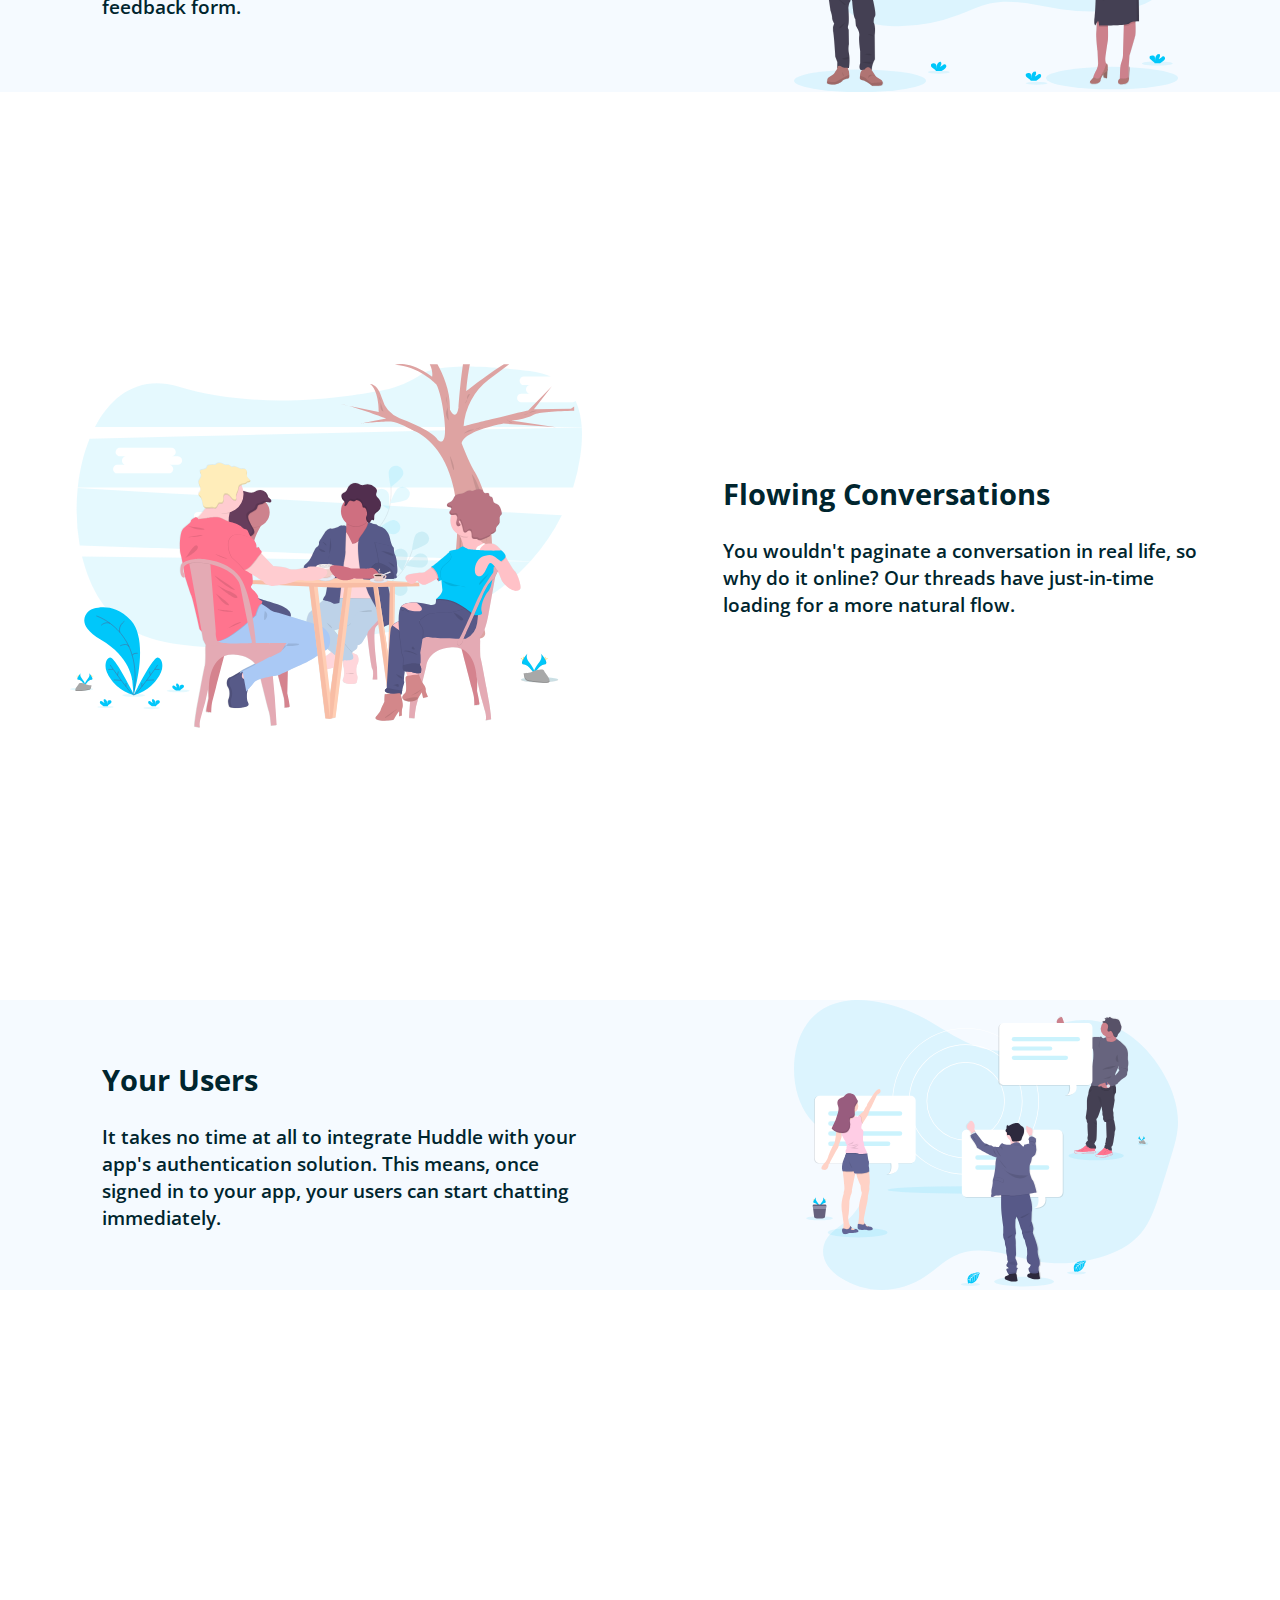
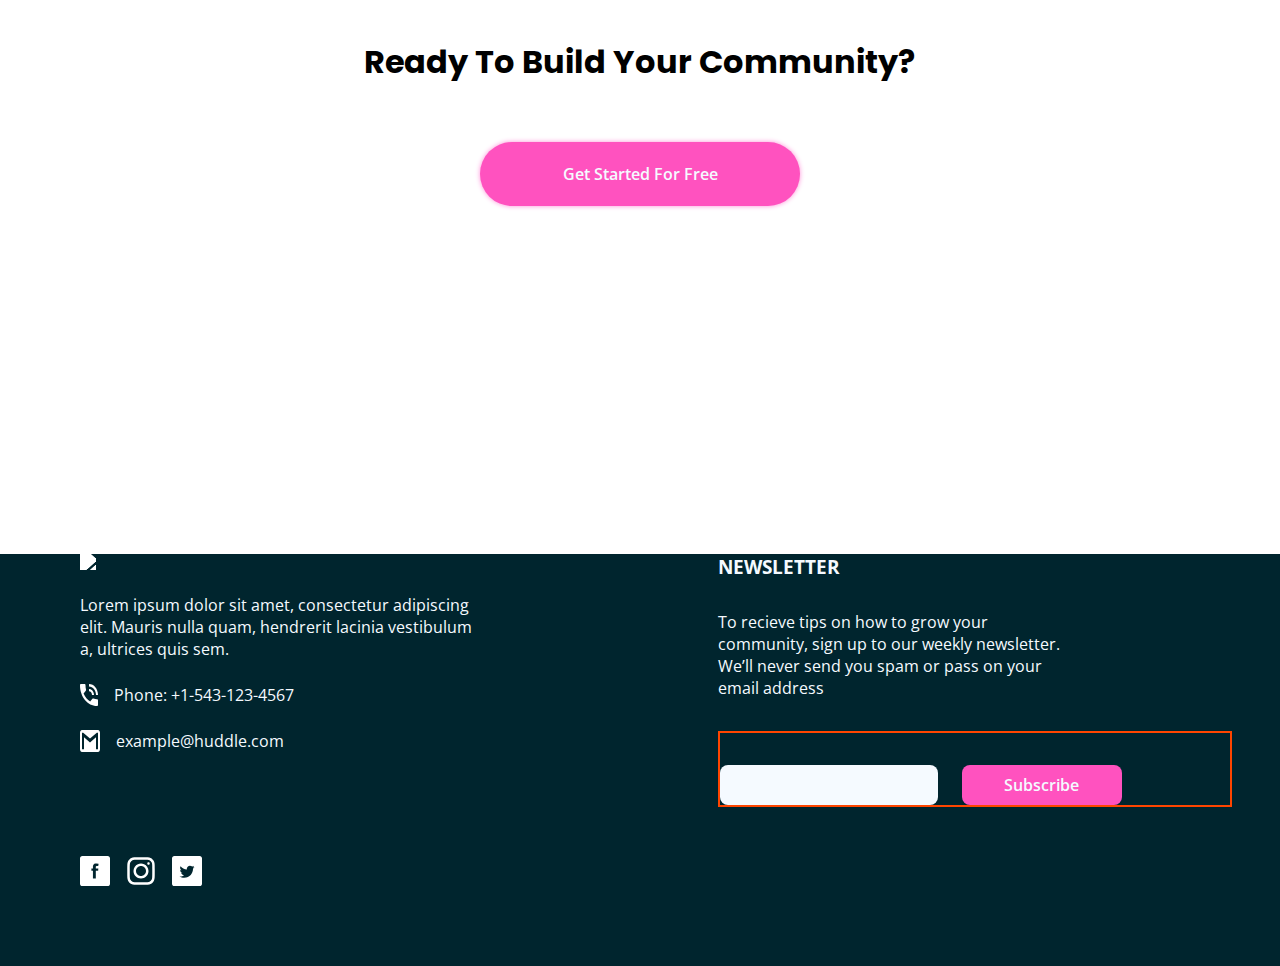
==== commit a4cf2581: "se actalizó el input del footer" ====
--- a/01-huddle-landing-page-curved/index.html
+++ b/01-huddle-landing-page-curved/index.html
@@ -89,7 +89,6 @@
     <div class="footer-bg-t"></div>
     <div class="footer__container">
       <div class="footer__info">
-        
           <image class="footer__info-logo" src="/images/logo.svg"/>
         
         <p>
--- a/01-huddle-landing-page-curved/styles/css/main.css
+++ b/01-huddle-landing-page-curved/styles/css/main.css
@@ -398,7 +398,7 @@
   background-size: cover;
   background-position: center;
   background-repeat: no-repeat;
-  height: 12.5rem;
+  height: 12rem;
 }
 @media (max-width: 768px) {
   .footer {
@@ -504,6 +504,7 @@
   }
 }
 .footer__subscribe-inputs {
+  border: 2px solid orangered;
   display: flex;
   gap: 1.5rem;
   max-width: 100%;
@@ -520,7 +521,7 @@
   font-size: 1rem;
   background-color: hsl(207, 100%, 98%);
   padding: 0.5rem;
-  width: 23rem;
+  max-width: 23rem;
   height: 2.5rem;
   margin-top: 2rem;
   border-radius: 0.5rem;
@@ -530,8 +531,9 @@
 }
 @media (max-width: 768px) {
   .footer__subscribe-inputs-text {
-    width: 31rem;
-    height: 4rem;
+    border: 2px solid red;
+    max-width: 50rem;
+    height: 3.5rem;
   }
 }
 .footer__subscribe-inputs-button {
@@ -552,9 +554,8 @@
     font-size: 1.2rem;
     align-self: flex-end;
     margin-top: 1rem;
-    margin-right: 1.7rem;
     width: 12rem;
-    height: 4rem;
+    height: 3.5rem;
   }
 }
 
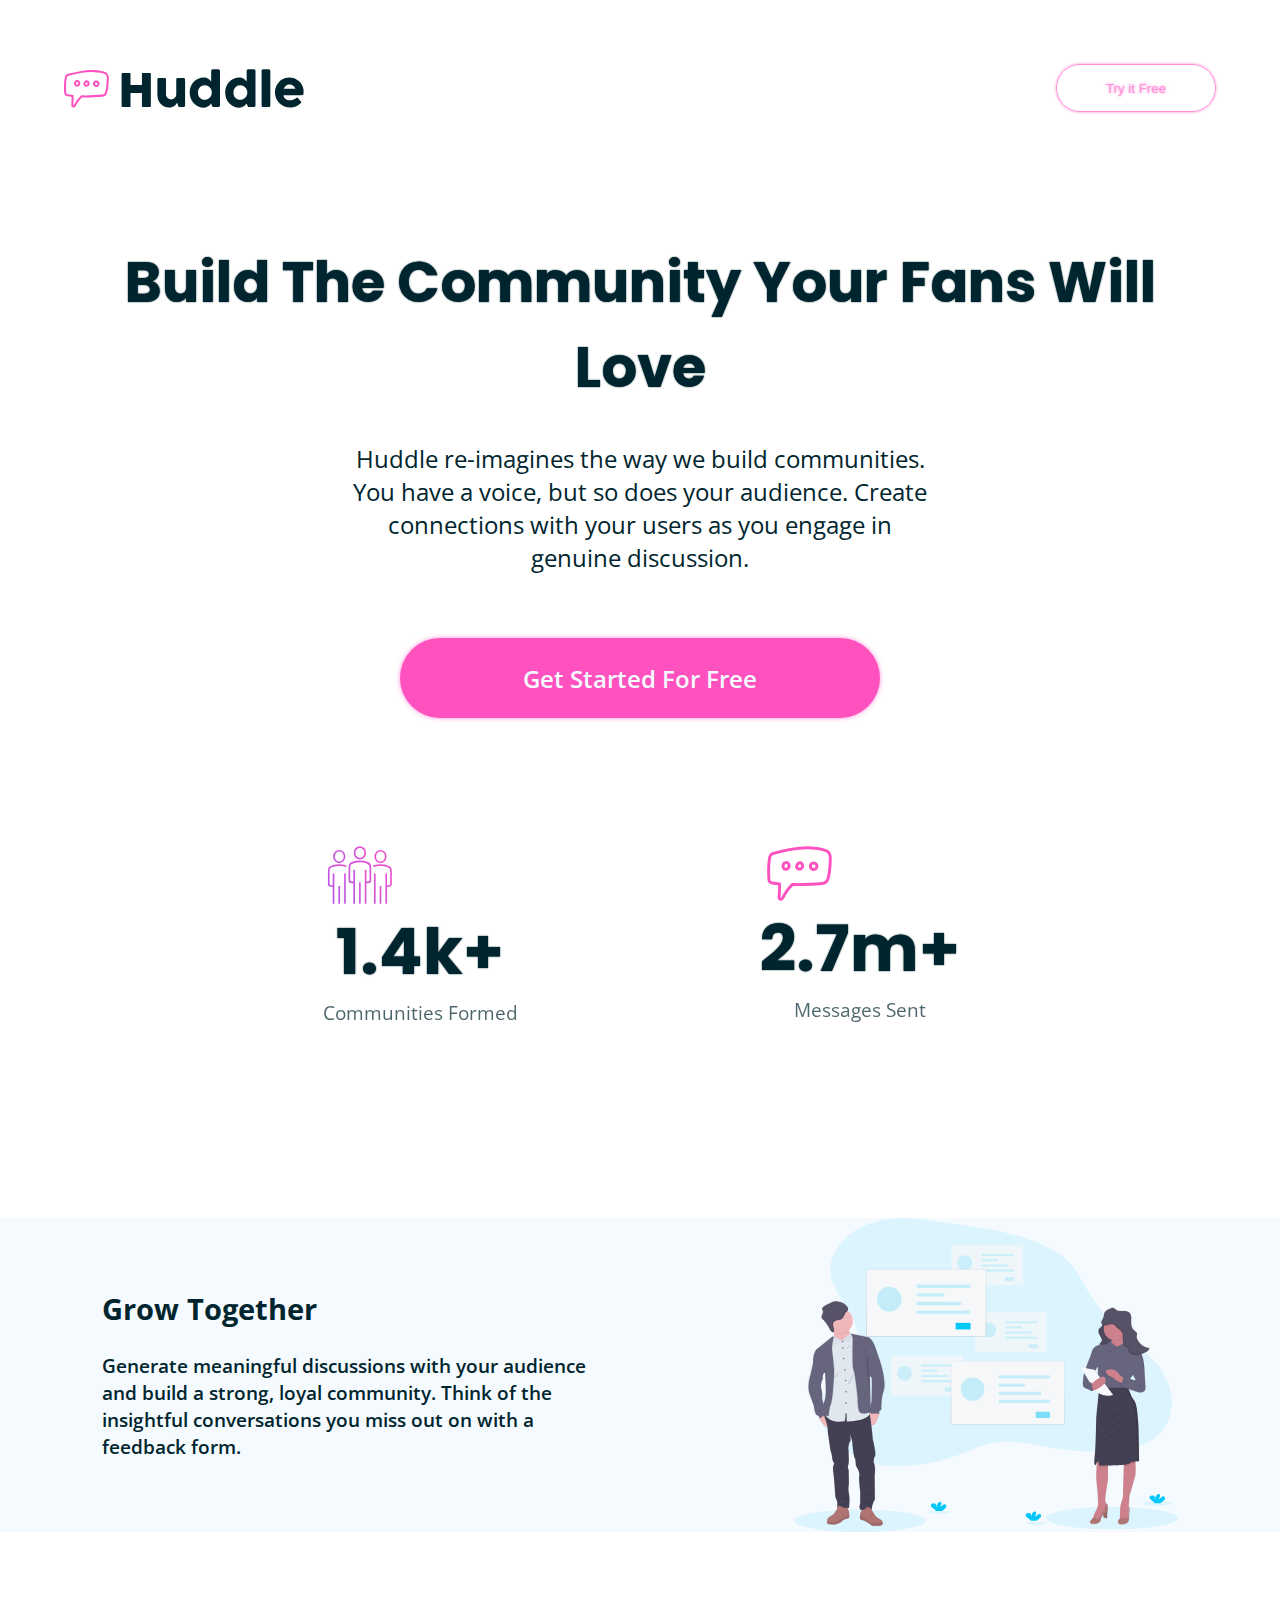
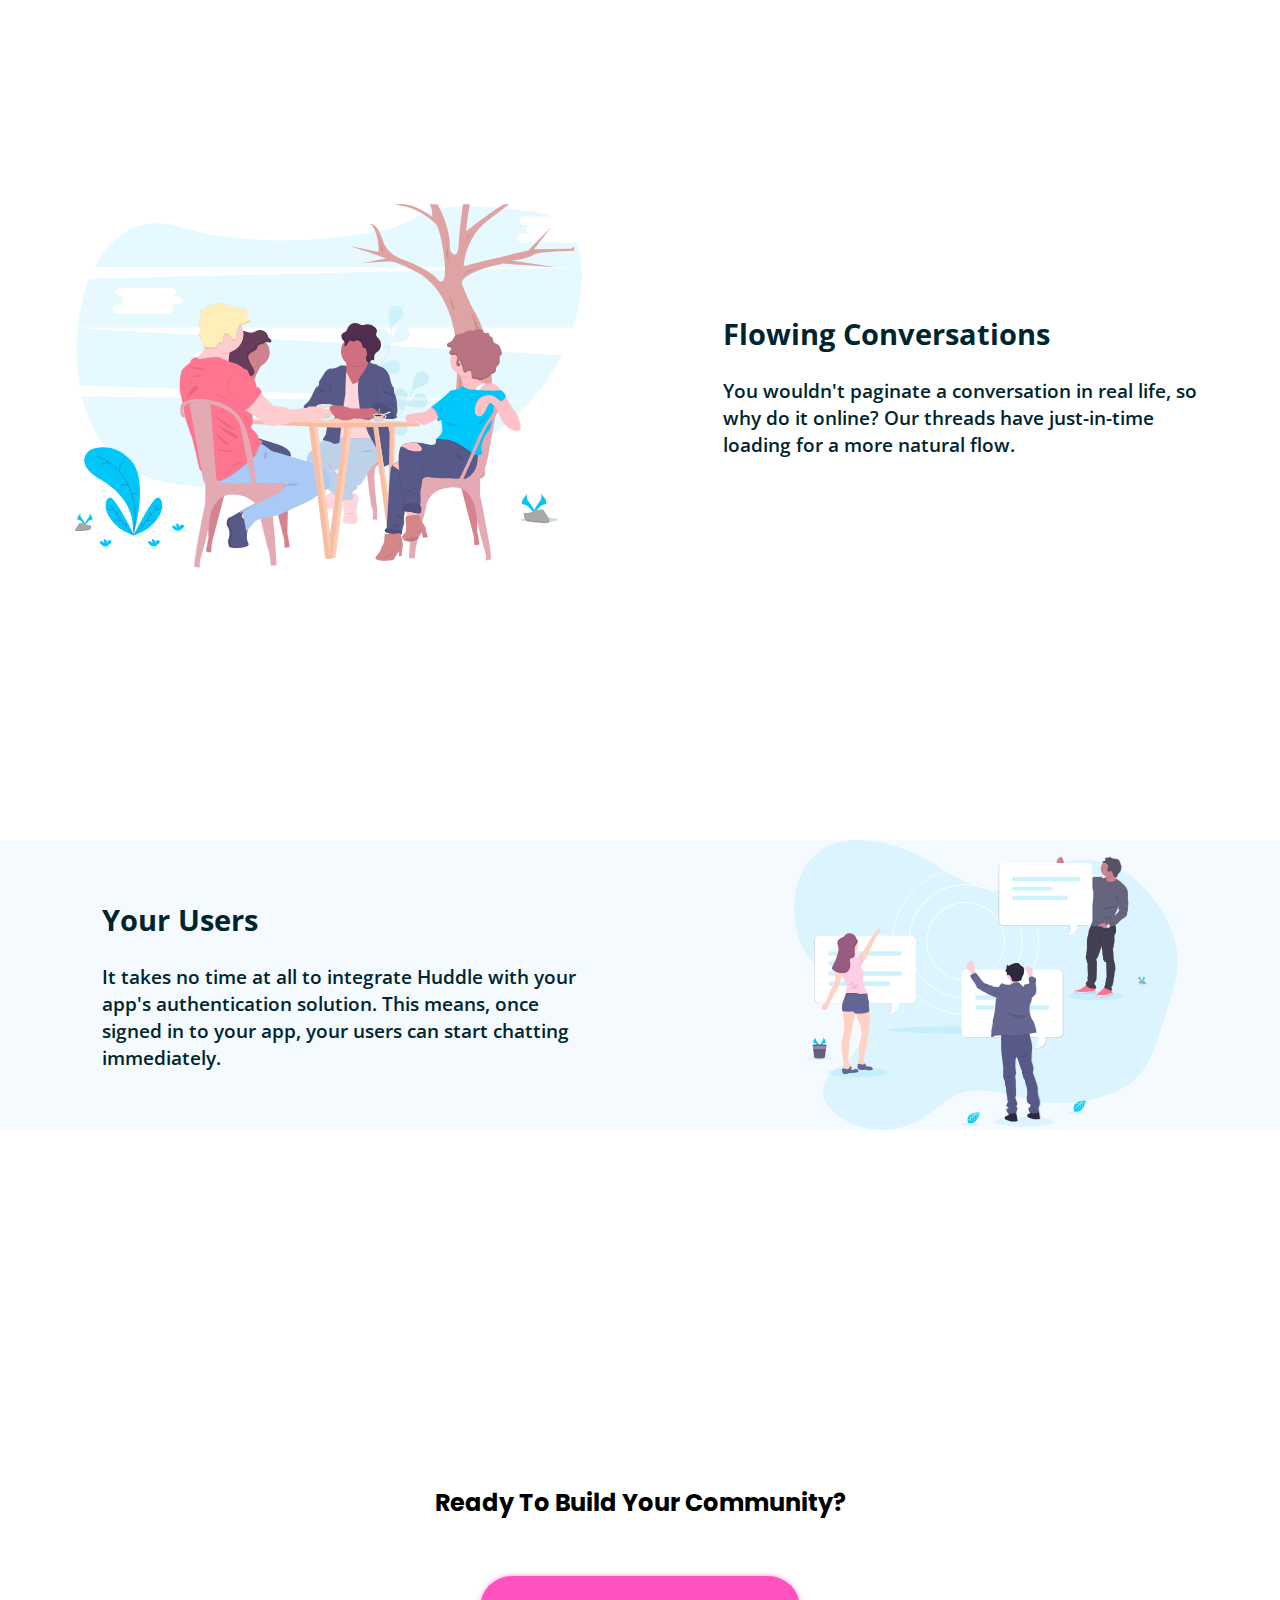
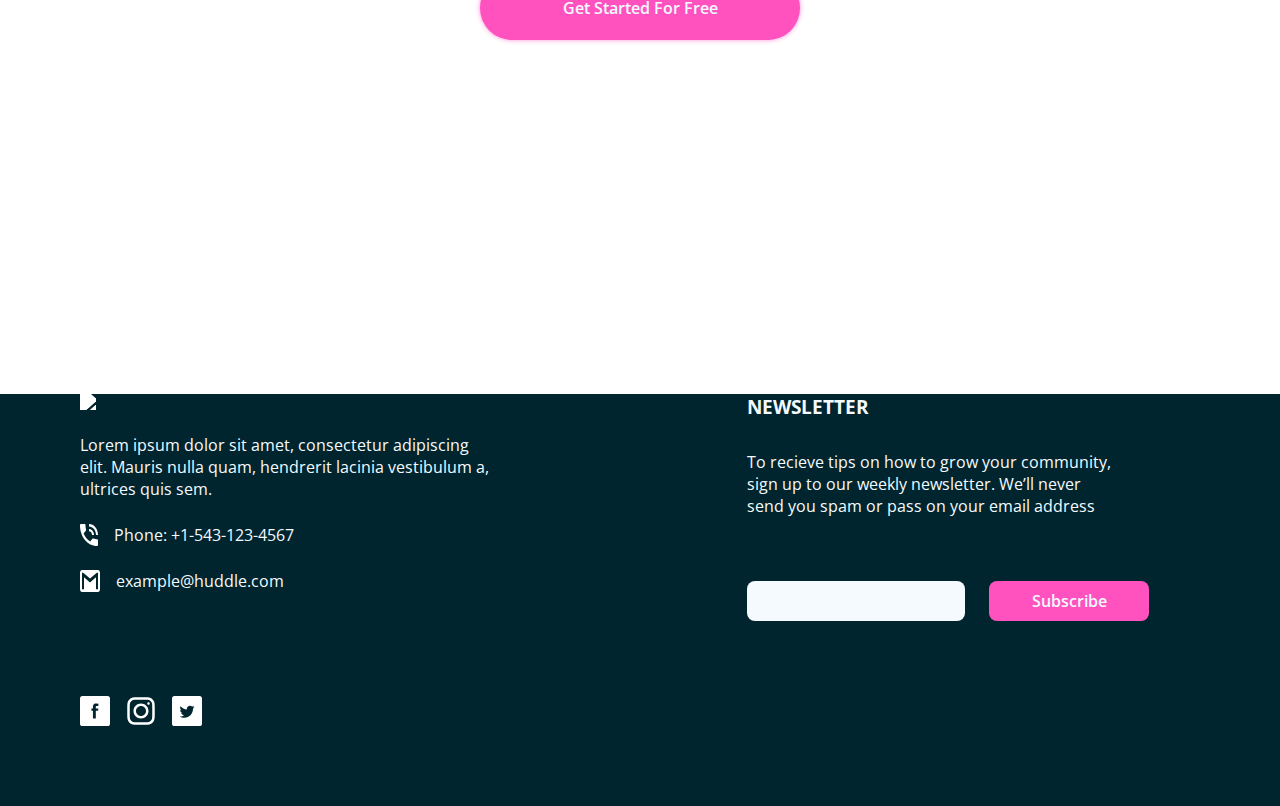
==== commit 001a4bb3: "se actualiza el tamaño de pantalla de móbiles a 375px, se corrige los errores del readme" ====
--- a/01-huddle-landing-page-curved/index.html
+++ b/01-huddle-landing-page-curved/index.html
@@ -1,126 +1,162 @@
 <!DOCTYPE html>
 <html lang="en">
-<head>
-  <meta charset="UTF-8">
-  <meta name="viewport" content="width=device-width, initial-scale=1.0">
-  <link rel="stylesheet" href="./styles/css/main.css">
-  <title>Huddle</title>
-</head>
-<body>
-  <header class="header wrapper">
-    <img class="header__logo" src="./images/logo.svg" alt="logo huddle">
-    <button class="header__button">Try it Free</button>
-  </header>
-  <main>
-    <section class="hero">
-      <h1 class="hero__tittle">
-        Build The Community Your Fans Will Love
-      </h1>
-      <p class="hero__paragraph">Huddle re-imagines the way we build communities. You have a voice, but so does 
-        your audience. Create connections with your users as you engage in genuine discussion. 
-      </p>
-      <button class="hero__button">
-        Get Started For Free
-      </button>
-    </section>
-    <section class="metrics">
-      <img class="metrics__image" src="/images/screen-mockups.svg" alt=""/>
-      <article class="metrics__items">
-        <div class="metrics__comunity">
-          <img class="metrics__comunity-image" src="./images/icon-communities.svg" alt="">
-          <h2 class="metrics__comunity-tittle">1.4k+</h2>
-          <span class="metrics__comunity-paragraph">Communities Formed</span>
-        </div>
-        <div class="metrics__comunity">
-          <img class="metrics__comunity-image" src="./images/icon-messages.svg" alt="">
-          <h2 class="metrics__comunity-tittle">2.7m+</h2>
-          <span class="metrics__comunity-paragraph">Messages Sent</span>
-        </div>
-      </article>
-    </section>
-    <section class="features">
-      <article class="features__grow">
-        <div  class="features__grow-bg-t"></div>
-        <div class="features__grow-container">
-          <div class="features__grow-text">
-            <h2>Grow Together</h2>
-            <p>
-              Generate meaningful discussions with your audience and build a strong, loyal community. 
-              Think of the insightful conversations you miss out on with a feedback form. 
-            </p>
+  <head>
+    <meta charset="UTF-8" />
+    <meta name="viewport" content="width=device-width, initial-scale=1.0" />
+    <link rel="stylesheet" href="./styles/css/main.css" />
+    <title>Huddle</title>
+  </head>
+  <body>
+    <header class="header wrapper">
+      <img class="header__logo" src="./images/logo.svg" alt="logo huddle" />
+      <button class="header__button">Try it Free</button>
+    </header>
+    <main>
+      <section class="hero">
+        <h1 class="hero__tittle">Build The Community Your Fans Will Love</h1>
+        <p class="hero__paragraph">
+          Huddle re-imagines the way we build communities. You have a voice, but
+          so does your audience. Create connections with your users as you
+          engage in genuine discussion.
+        </p>
+        <button class="hero__button">Get Started For Free</button>
+      </section>
+      <section class="metrics">
+        <img class="metrics__image" src="/images/screen-mockups.svg" alt="" />
+        <article class="metrics__items">
+          <div class="metrics__comunity">
+            <img
+              class="metrics__comunity-image"
+              src="./images/icon-communities.svg"
+              alt=""
+            />
+            <h2 class="metrics__comunity-tittle">1.4k+</h2>
+            <span class="metrics__comunity-paragraph">Communities Formed</span>
           </div>
-          <img class="features__grow-image" src="./images/illustration-grow-together.svg" alt=""/>
-        </div>
-        <div class="features__grow-bg-b"></div>
-      </article>
-      <article class="features__conversations">
-        <div class="features__conversations-container">
-          <img class="features__conversations-image" src="./images/illustration-flowing-conversation.svg" alt="">
-          <div class="features__conversations-text">
-            <h2>Flowing Conversations</h2>
-            <p>
-              You wouldn't paginate a conversation in real life, so why do it online? Our threads have 
-              just-in-time loading for a more natural flow.
-            </p>
+          <div class="metrics__comunity">
+            <img
+              class="metrics__comunity-image"
+              src="./images/icon-messages.svg"
+              alt=""
+            />
+            <h2 class="metrics__comunity-tittle">2.7m+</h2>
+            <span class="metrics__comunity-paragraph">Messages Sent</span>
+          </div>
+        </article>
+      </section>
+      <section class="features">
+        <article class="features__grow">
+          <div class="features__grow-bg-t"></div>
+          <div class="features__grow-container">
+            <div class="features__grow-text">
+              <h2>Grow Together</h2>
+              <p>
+                Generate meaningful discussions with your audience and build a
+                strong, loyal community. Think of the insightful conversations
+                you miss out on with a feedback form.
+              </p>
+            </div>
+            <img
+              class="features__grow-image"
+              src="./images/illustration-grow-together.svg"
+              alt=""
+            />
+          </div>
+          <div class="features__grow-bg-b"></div>
+        </article>
+        <article class="features__conversations">
+          <div class="features__conversations-container">
+            <img
+              class="features__conversations-image"
+              src="./images/illustration-flowing-conversation.svg"
+              alt=""
+            />
+            <div class="features__conversations-text">
+              <h2>Flowing Conversations</h2>
+              <p>
+                You wouldn't paginate a conversation in real life, so why do it
+                online? Our threads have just-in-time loading for a more natural
+                flow.
+              </p>
+            </div>
+          </div>
+        </article>
+        <article class="features__users">
+          <div class="features__users-bg-t"></div>
+          <div class="features__users-container">
+            <div class="features__users-text">
+              <h2>Your Users</h2>
+              <p>
+                It takes no time at all to integrate Huddle with your app's
+                authentication solution. This means, once signed in to your app,
+                your users can start chatting immediately.
+              </p>
+            </div>
+            <img
+              class="features__users-image"
+              src="./images/illustration-your-users.svg"
+              alt=""
+            />
+          </div>
+          <div class="features__users-bg-b"></div>
+        </article>
+      </section>
+      <seccion class="subscribe">
+        <h2 class="subscribe__text">Ready To Build Your Community?</h2>
+        <button class="subscribe__button">Get Started For Free</button>
+      </seccion>
+    </main>
+    <footer class="footer">
+      <div class="footer-bg-t"></div>
+      <div class="footer__container">
+        <div class="footer__info">
+          <image class="footer__info-logo" src="/images/logo.svg" />
+          <p class="footer__info-text">
+            Lorem ipsum dolor sit amet, consectetur adipiscing elit. Mauris
+            nulla quam, hendrerit lacinia vestibulum a, ultrices quis sem.
+          </p>
+          <div class="footer__info-phone">
+            <img src="./images/icon-phone.svg" alt="" />
+            <span>Phone: +1-543-123-4567</span>
+          </div>
+          <div class="footer__info-mail">
+            <img src="./images/icon-email.svg" alt="" />
+            <span>example@huddle.com</span>
+          </div>
+          <div class="footer__info-social-media">
+            <img
+              class="footer__info-social-media-fb"
+              src="./images/icon-facebook.svg"
+              alt=""
+            />
+            <img
+              class="footer__info-social-media-ig"
+              src="./images/icon-instagram.svg"
+              alt=""
+            />
+            <img
+              class="footer__info-social-media-tw"
+              src="./images/icon-twitter.svg"
+              alt=""
+            />
           </div>
         </div>
-      </article>
-      <article class="features__users">
-        <div class="features__users-bg-t"></div>
-        <div class="features__users-container">
-          <div class="features__users-text">
-            <h2>Your Users</h2>
-            <p>
-              It takes no time at all to integrate Huddle with your app's authentication solution. This means, 
-              once signed in to your app, your users can start chatting immediately.
-            </p>
-          </div>
-          <img class="features__users-image" src="./images/illustration-your-users.svg" alt="">
-        </div>
-        <div class="features__users-bg-b"></div>
-      </article>
-    </section>
-    <seccion class="subscribe">
-      <h2 class="subscribe__text">Ready To Build Your Community?</h2>
-      <button class="subscribe__button">Get Started For Free</button>
-    </seccion>
-  </main>
-  <footer class="footer">
-    <div class="footer-bg-t"></div>
-    <div class="footer__container">
-      <div class="footer__info">
-          <image class="footer__info-logo" src="/images/logo.svg"/>
-        
-        <p>
-          Lorem ipsum dolor sit amet, consectetur adipiscing elit. Mauris nulla quam, hendrerit lacinia 
-          vestibulum a, ultrices quis sem.
-        </p>
-        <div class="footer__info-phone">
-          <img src="./images/icon-phone.svg" alt="">
-          <span>Phone: +1-543-123-4567</span>
-        </div>
-        <div class="footer__info-mail">
-          <img src="./images/icon-email.svg" alt="">
-          <span>example@huddle.com</span>
-        </div>
-        <div class="footer__info-social-media">
-          <img class="footer__info-social-media-fb" src="./images/icon-facebook.svg" alt="">
-          <img class="footer__info-social-media-ig" src="./images/icon-instagram.svg" alt="">
-          <img class="footer__info-social-media-tw" src="./images/icon-twitter.svg" alt="">
+        <div class="footer__subscribe">
+          <h3 class="footer__subscribe-tittle">Newsletter</h3>
+          <p class="footer__subscribe-paragraph">
+            To recieve tips on how to grow your community, sign up to our weekly
+            newsletter. We’ll never send you spam or pass on your email address
+          </p>
+          <form class="footer__subscribe-inputs">
+            <input
+              class="footer__subscribe-inputs-text"
+              type="email"
+              placeholder=""
+            />
+            <button class="footer__subscribe-inputs-button">Subscribe</button>
+          </form>
         </div>
       </div>
-      <div class="footer__subscribe">
-        <h3 class="footer__subscribe-tittle">Newsletter</h3>
-        <p class="footer__subscribe-paragraph">
-          To recieve tips on how to grow your community, sign up to our weekly newsletter. We’ll never 
-          send you spam or pass on your email address
-        </p>
-        <form class="footer__subscribe-inputs">
-          <input class="footer__subscribe-inputs-text" type="email" placeholder="">
-          <button class="footer__subscribe-inputs-button">Subscribe</button>
-        </form>
-      </div>
-    </div>
-  </footer>
-</body>
-</html>+    </footer>
+  </body>
+</html>
--- a/01-huddle-landing-page-curved/styles/css/main.css
+++ b/01-huddle-landing-page-curved/styles/css/main.css
@@ -16,16 +16,16 @@
   align-items: center;
   margin: 4rem;
 }
-@media (max-width: 768px) {
+@media (max-width: 375px) {
   .header {
-    margin: 1rem 1rem;
+    margin: 2.5rem 1.2rem;
   }
 }
 .header__logo {
-  max-width: 30%;
-  cursor: pointer;
-}
-@media (max-width: 768px) {
+  max-width: 40%;
+  cursor: pointer;
+}
+@media (max-width: 375px) {
   .header__logo {
     width: 40%;
   }
@@ -41,10 +41,10 @@
   font-weight: 400;
   text-shadow: 0 0 3px hsl(321, 100%, 78%);
 }
-@media (max-width: 768px) {
+@media (max-width: 375px) {
   .header__button {
-    width: 9rem;
-    height: 2.7rem;
+    width: 6rem;
+    height: 2rem;
   }
 }
 .header__button:hover {
@@ -59,9 +59,10 @@
   text-align: center;
   gap: 2rem;
 }
-@media (max-width: 768px) {
+@media (max-width: 375px) {
   .hero {
     padding: 2rem;
+    gap: 1.2rem;
   }
 }
 .hero__tittle {
@@ -71,11 +72,11 @@
   color: hsl(192, 100%, 9%);
   text-shadow: 0 0 0.1rem hsl(192, 100%, 9%);
 }
-@media (max-width: 768px) {
+@media (max-width: 375px) {
   .hero__tittle {
     font-family: "Poppins", sans-serif;
     font-weight: 700;
-    font-size: 2.5rem;
+    font-size: 1.5rem;
     color: hsl(192, 100%, 9%);
     text-shadow: 0 0 0.1rem hsl(192, 100%, 9%);
   }
@@ -87,9 +88,10 @@
   font-weight: 400;
   width: 50%;
 }
-@media (max-width: 768px) {
+@media (max-width: 375px) {
   .hero__paragraph {
-    width: 100%;
+    width: 95%;
+    font-size: 0.85rem;
   }
 }
 .hero__button {
@@ -106,14 +108,15 @@
   margin-top: 2rem;
   cursor: pointer;
 }
-@media (max-width: 768px) {
+@media (max-width: 375px) {
   .hero__button {
     font-family: "Open Sans", sans-serif;
     font-size: 1.2rem;
     color: hsl(207, 100%, 98%);
     font-weight: 600;
-    width: 20rem;
-    height: 4.5rem;
+    width: 12rem;
+    height: 3.5rem;
+    font-size: 0.85rem;
   }
 }
 
@@ -126,7 +129,7 @@
 .metrics__image {
   max-width: 60%;
 }
-@media (max-width: 768px) {
+@media (max-width: 375px) {
   .metrics__image {
     max-width: 80%;
   }
@@ -135,7 +138,7 @@
   display: flex;
   width: min(100% - 25rem, 1440px);
 }
-@media (max-width: 768px) {
+@media (max-width: 375px) {
   .metrics__items {
     margin: 8rem 0;
     width: 100%;
@@ -169,9 +172,6 @@
   opacity: 70%;
 }
 
-.features__grow {
-  margin-top: 10rem;
-}
 .features__grow-bg-t {
   background-image: url(../../../images/bg-section-top-desktop-1.svg);
   background-size: cover;
@@ -179,6 +179,11 @@
   background-repeat: no-repeat;
   height: 12rem;
 }
+@media (max-width: 375px) {
+  .features__grow-bg-t {
+    height: 5rem;
+  }
+}
 .features__grow-bg-b {
   background-image: url(../../../images/bg-section-bottom-desktop-1.svg);
   background-size: cover;
@@ -193,7 +198,7 @@
   align-items: center;
   background-color: hsl(207, 100%, 98%);
 }
-@media (max-width: 768px) {
+@media (max-width: 375px) {
   .features__grow-container {
     max-width: 100%;
     display: flex;
@@ -213,13 +218,17 @@
   gap: 1.5rem;
   margin: 0 auto;
 }
-@media (max-width: 768px) {
+@media (max-width: 375px) {
   .features__grow-text {
     order: 1;
-    max-width: 75%;
+    max-width: 80%;
     display: flex;
     flex-direction: column;
     gap: 1.5rem;
+    font-family: "Open Sans", sans-serif;
+    font-size: 0.83rem;
+    color: hsl(192, 100%, 9%);
+    font-weight: 400;
     text-align: center;
   }
 }
@@ -227,10 +236,10 @@
   width: 30%;
   margin: 0 auto;
 }
-@media (max-width: 768px) {
+@media (max-width: 375px) {
   .features__grow-image {
     order: 0;
-    width: 80%;
+    width: 70%;
   }
 }
 .features__conversations {
@@ -242,7 +251,7 @@
   flex-direction: row;
   align-items: center;
 }
-@media (max-width: 768px) {
+@media (max-width: 375px) {
   .features__conversations-container {
     max-width: 100%;
     display: flex;
@@ -262,13 +271,17 @@
   gap: 1.5rem;
   margin: 0 auto;
 }
-@media (max-width: 768px) {
+@media (max-width: 375px) {
   .features__conversations-text {
     order: 1;
-    max-width: 75%;
+    max-width: 80%;
     display: flex;
     flex-direction: column;
     gap: 1.5rem;
+    font-family: "Open Sans", sans-serif;
+    font-size: 0.83rem;
+    color: hsl(192, 100%, 9%);
+    font-weight: 400;
     text-align: center;
   }
 }
@@ -276,10 +289,10 @@
   width: 40%;
   margin: 0 auto;
 }
-@media (max-width: 768px) {
+@media (max-width: 375px) {
   .features__conversations-image {
     order: 0;
-    width: 80%;
+    width: 70%;
   }
 }
 .features__users-bg-t {
@@ -308,7 +321,7 @@
   align-items: center;
   background-color: hsl(207, 100%, 98%);
 }
-@media (max-width: 768px) {
+@media (max-width: 375px) {
   .features__users-container {
     max-width: 100%;
     display: flex;
@@ -328,13 +341,17 @@
   gap: 1.5rem;
   margin: 0 auto;
 }
-@media (max-width: 768px) {
+@media (max-width: 375px) {
   .features__users-text {
     order: 1;
-    max-width: 75%;
+    max-width: 80%;
     display: flex;
     flex-direction: column;
     gap: 1.5rem;
+    font-family: "Open Sans", sans-serif;
+    font-size: 0.83rem;
+    color: hsl(192, 100%, 9%);
+    font-weight: 400;
     text-align: center;
   }
 }
@@ -342,7 +359,7 @@
   width: 30%;
   margin: 0 auto;
 }
-@media (max-width: 768px) {
+@media (max-width: 375px) {
   .features__users-image {
     order: 0;
     width: 80%;
@@ -360,11 +377,11 @@
 }
 .subscribe__text {
   font-family: "Poppins", sans-serif;
-  font-size: 2rem;
-}
-@media (max-width: 768px) {
+  font-size: 1.5rem;
+}
+@media (max-width: 375px) {
   .subscribe__text {
-    max-width: 80%;
+    max-width: 85%;
     text-align: center;
   }
 }
@@ -382,10 +399,11 @@
   box-shadow: 0 0 0.3rem hsl(321, 100%, 78%);
   cursor: pointer;
 }
-@media (max-width: 768px) {
+@media (max-width: 375px) {
   .subscribe__button {
     max-width: 50%;
-    height: 3.5rem;
+    height: 3rem;
+    font-size: 0.83rem;
   }
 }
 
@@ -400,23 +418,23 @@
   background-repeat: no-repeat;
   height: 12rem;
 }
-@media (max-width: 768px) {
-  .footer {
+@media (max-width: 375px) {
+  .footer-bg-t {
     background-image: url(../../../images/bg-footer-top-mobile.svg);
     background-size: cover;
     background-position: center;
     background-repeat: no-repeat;
-    height: 12.5rem;
+    height: 4rem;
   }
 }
 .footer__container {
   background-color: hsl(192, 100%, 9%);
   display: flex;
   justify-content: space-between;
-  gap: 15rem;
+  gap: 20%;
   padding-bottom: 5rem;
 }
-@media (max-width: 768px) {
+@media (max-width: 375px) {
   .footer__container {
     flex-direction: column;
   }
@@ -427,8 +445,9 @@
   gap: 1.5rem;
   margin-left: 5rem;
 }
-@media (max-width: 768px) {
+@media (max-width: 375px) {
   .footer__info {
+    margin-top: 8rem;
     margin-left: 2rem;
     margin-right: 4rem;
     order: 1;
@@ -439,18 +458,33 @@
   max-width: 50%;
   height: auto;
 }
-@media (max-width: 768px) {
+@media (max-width: 375px) {
   .footer__info-logo {
-    max-width: 60%;
+    max-width: 65%;
+  }
+}
+@media (max-width: 375px) {
+  .footer__info-text {
+    font-size: 0.85rem;
   }
 }
 .footer__info-phone {
   display: flex;
   gap: 1rem;
 }
+@media (max-width: 375px) {
+  .footer__info-phone {
+    font-size: 0.85rem;
+  }
+}
 .footer__info-mail {
   display: flex;
   gap: 1rem;
+}
+@media (max-width: 375px) {
+  .footer__info-mail {
+    font-size: 0.85rem;
+  }
 }
 .footer__info-social-media {
   display: flex;
@@ -476,40 +510,38 @@
   display: flex;
   flex-direction: column;
   gap: 2rem;
-  margin-right: 3rem;
-  max-width: 100%;
-}
-@media (max-width: 768px) {
+  max-width: 100%;
+}
+@media (max-width: 375px) {
   .footer__subscribe {
-    max-width: 90%;
-    margin-left: 2rem;
+    max-width: 85%;
+    margin-left: 1.5rem;
     order: 0;
   }
 }
 .footer__subscribe-tittle {
   text-transform: uppercase;
 }
-@media (max-width: 768px) {
+@media (max-width: 375px) {
   .footer__subscribe-tittle {
-    font-size: 2rem;
+    font-size: 1.5rem;
   }
 }
 .footer__subscribe-paragraph {
   margin-right: 10rem;
 }
-@media (max-width: 768px) {
+@media (max-width: 375px) {
   .footer__subscribe-paragraph {
-    font-size: 1.2rem;
-    margin-right: 1rem;
+    font-size: 0.85rem;
+    margin-right: 0rem;
   }
 }
 .footer__subscribe-inputs {
-  border: 2px solid orangered;
   display: flex;
   gap: 1.5rem;
   max-width: 100%;
 }
-@media (max-width: 768px) {
+@media (max-width: 375px) {
   .footer__subscribe-inputs {
     flex-direction: column;
     gap: 0rem;
@@ -521,7 +553,7 @@
   font-size: 1rem;
   background-color: hsl(207, 100%, 98%);
   padding: 0.5rem;
-  max-width: 23rem;
+  max-width: 100%;
   height: 2.5rem;
   margin-top: 2rem;
   border-radius: 0.5rem;
@@ -529,10 +561,8 @@
   color: hsl(192, 100%, 9%);
   cursor: pointer;
 }
-@media (max-width: 768px) {
+@media (max-width: 375px) {
   .footer__subscribe-inputs-text {
-    border: 2px solid red;
-    max-width: 50rem;
     height: 3.5rem;
   }
 }
@@ -549,7 +579,7 @@
   color: hsl(207, 100%, 98%);
   cursor: pointer;
 }
-@media (max-width: 768px) {
+@media (max-width: 375px) {
   .footer__subscribe-inputs-button {
     font-size: 1.2rem;
     align-self: flex-end;
